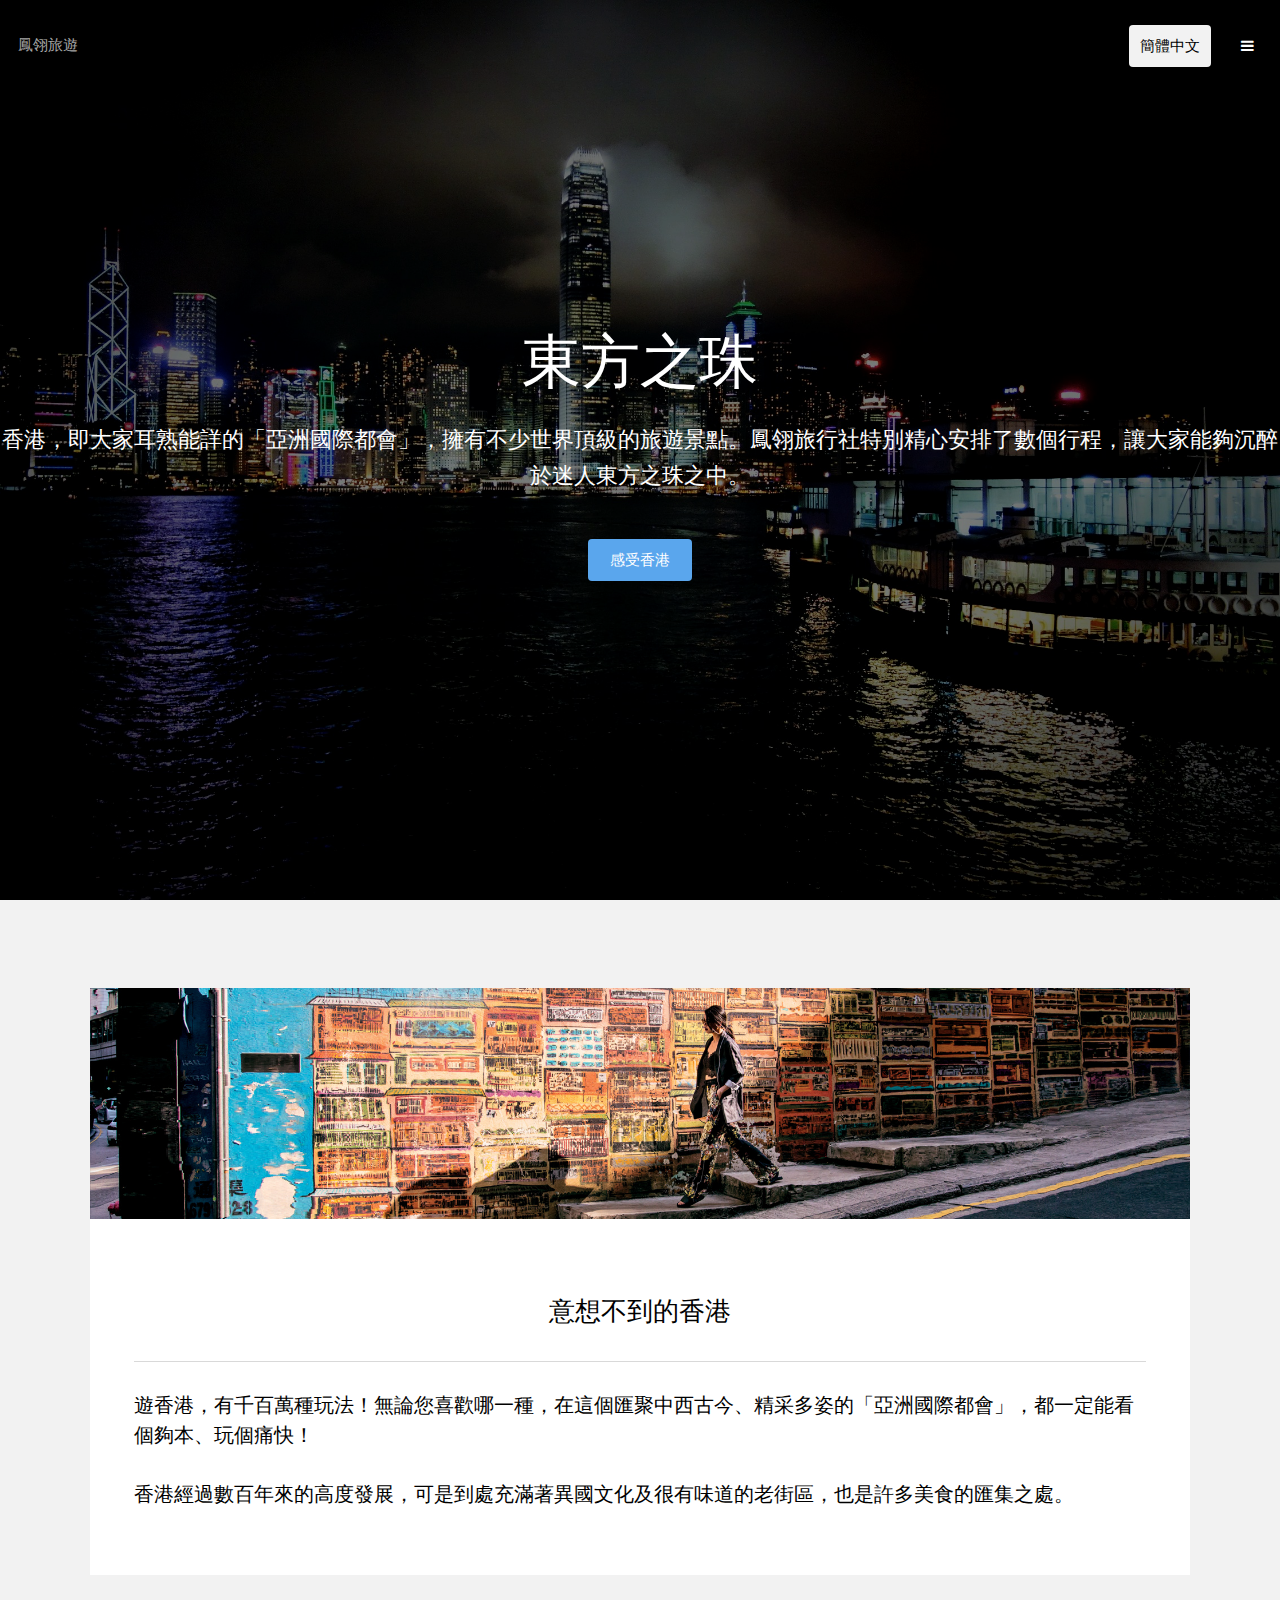
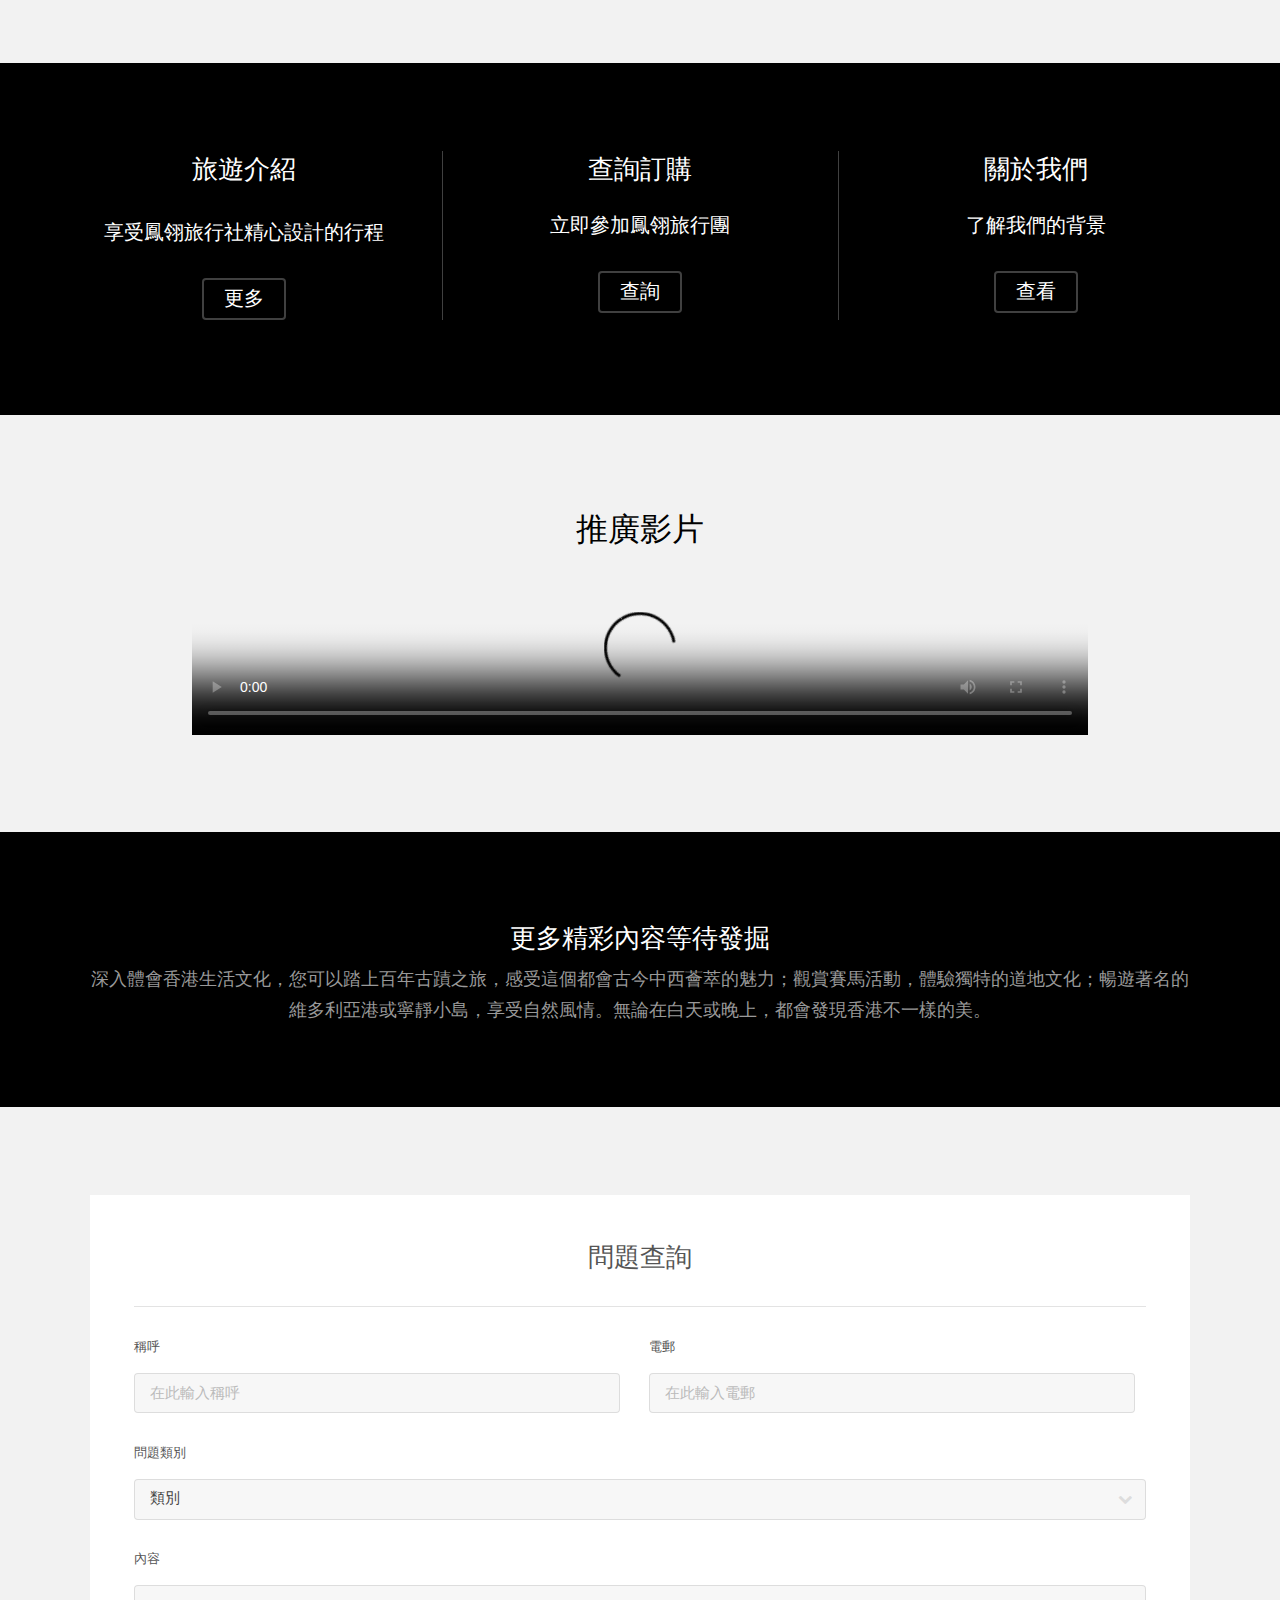
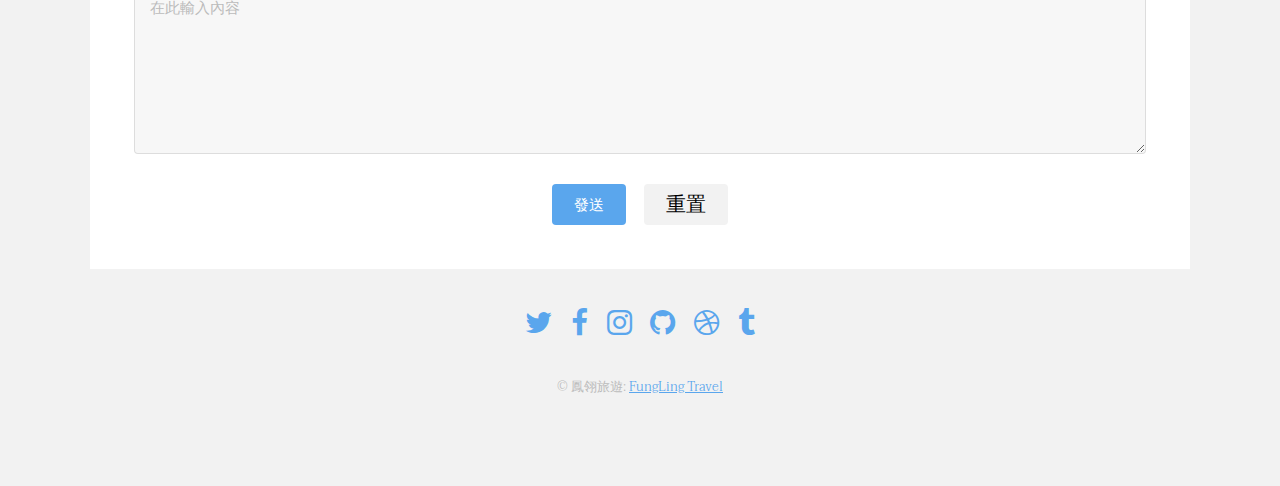
==== index.html @ 382f9dae "Added new files" ====
<!DOCTYPE HTML>
<html>
	<head>
		<title>鳳翎旅遊</title>
		<meta charset="utf-8" />
		<meta name="viewport" content="width=device-width, initial-scale=1" />
		<link rel="stylesheet" href="assets/css/main.css" />
		<link href="_____/stylesheet.css" rel="stylesheet" type="text/css">
		<script type="text/javascript">
function MM_popupMsg(msg) { //v1.0
  alert(msg);
}
        </script>
	</head>
	<body>
		<!-- Header -->
			<header id="header" class="alt">
				<div class="logo">鳳翎旅遊<br>
				</div>
				<a href="CNindex.html" class="button">簡體中文</a>


				<a href="#menu" class="toggle"><span>Menu</span></a>
			</header>

		<!-- Nav -->
			<nav id="menu">
				<ul class="links">
					<li><a href="index.html">主頁</a></li>
					<li><a href="travel.html">旅遊介紹</a></li>
					<li><a href="check.html">查詢訂購</a></li>
					<li><a href="aboutus.html">關於我們</a></li>
				</ul>
			</nav>

		<!-- nnernner -->

		
			<section id="banner" data-video="images/banner">
				<p align="left"></p>
				<div class="inner">
					<h1>東方之珠</h1>
					<p><a>香港，即大家耳熟能詳的「亞洲國際都會」，擁有不少世界頂級的旅遊景點。鳳翎旅行社特別精心安排了數個行程，讓大家能夠沉醉於迷人東方之珠之中。</a></p>
					<a href="#one" class="button special scrolly">感受香港</a>
				</div>
			</section>

		<!-- One -->
			<section id="one" class="wrapper style2">
				<div class="inner">
						<div class="box">
							<div class="image fit">
								<img src="images/pic01.jpg" alt="" />
							</div>
							<div class="content">
								<header class="align-center">
									<h2>意想不到的香港</h2> <!-- <h2>字體大小 <em>強調標題 -->
								</header>
								<hr>
								<p align="center"><h3>遊香港，有千百萬種玩法！無論您喜歡哪一種，在這個匯聚中西古今、精采多姿的「亞洲國際都會」，都一定能看個夠本、玩個痛快！</h3></p>
								  
								<p align="center"><h3>香港經過數百年來的高度發展，可是到處充滿著異國文化及很有味道的老街區，也是許多美食的匯集之處。</h3></p>
							</div>
						</div>
				</div>
			</section>

		<!-- Two -->
		<section id="two" class="wrapper style3">
				<div class="inner">
					<div id="flexgrid">
						<div>
							<header>
							  <h2>旅遊介紹<br>
						      </h2>
							</header>
							<p><h3>享受鳳翎旅行社精心設計的行程<br></h3>
						  </p>
							<ul class="actions">
							  <li><a href="travel.html" class="button alt big">更多</a></li>
						  </ul>
					  </div>
						<div>
							<header>
							  <h2>查詢訂購</h2>
							</header>
						  <h3><p>立即參加鳳翎旅行團</p></h3>
							<ul class="actions">
							  <li><a href="check.html" class="button alt big">查詢</a></li>
						  </ul>
					  </div>
						<div>
							<header>
							  <h2>關於我們<br>
						      </h2>
							</header>
						  <h3><p>了解我們的背景</p></h3>
							<ul class="actions">
							  <li><a href="aboutus.html" class="button alt big">查看</a></li>
						  </ul>
					  </div>
					</div>
				</div>
			</section>
		<!-- Video -->
		<section id="video" class="wrapper style2">
			<p align="center"><strong><font size="+3">推廣影片</font></strong></p>
				<p align="center"><video id="movie" preload controls loop poster="poster.png" width="70%" height="70%">
					  <source src="images/final.mp4" type="video/mp4" />
                      <source src="images/final.Ogg" type="video/ogg" />
					  您的瀏覽器不支援影片播放格式。
					</video></p>
			</section>


		<!-- Four -->
			<section id="four" class="wrapper style3">
				<div class="inner">

					<header class="align-center">
					  <h2>更多精彩內容等待發掘</h2>
					  <p>深入體會香港生活文化，您可以踏上百年古蹟之旅，感受這個都會古今中西薈萃的魅力；觀賞賽馬活動，體驗獨特的道地文化；暢遊著名的維多利亞港或寧靜小島，享受自然風情。無論在白天或晚上，都會發現香港不一樣的美。</p>
					</header>

				</div>
			</section>

		<!-- Footer -->
			<footer id="footer" class="wrapper">
				<div class="inner">
					<section>
						<div class="box">
							<div class="content">
							  <h2 class="align-center">問題查詢</h2>
							  <hr />
								<form action="#" method="post" onSubmit="MM_popupMsg('查詢已發送')">
									<div class="field half first">
										<label for="name">稱呼</label>
										<input name="name" id="name" type="text" placeholder="在此輸入稱呼" required>
									</div>
									<div class="field half">
										<label for="email">電郵</label>
										<input name="email" id="email" type="email" placeholder="在此輸入電郵" required>
									</div>
									<div class="field">
										<label for="dept">問題類別</label>
										<div class="select-wrapper">
											<select name="dept" id="dept">
												<option value="">類別</option>
												<option value="1">訂票預約</option>
												<option value="1">登入問題</option>
												<option value="1">旅遊消息</option>
												<option value="1">其他</option>
											</select>
										</div>
									</div>
									<div class="field">
										<label for="message">內容</label>
										<textarea name="message" id="message" rows="6" placeholder="在此輸入內容" required></textarea>
									</div>
									<ul class="actions align-center">
										<li><input value="發送" class="button special" type="submit"></li>
										<li><input type="reset" class="button big" value="重置"></li>
									</ul>
								</form>
							</div>
						</div>
						<div><center><ul class="icons">
												<li><a href="#" class="icon fa-twitter"><span class="label">Twitter</span></a></li>
												<li><a href="#" class="icon fa-facebook"><span class="label">Facebook</span></a></li>
												<li><a href="#" class="icon fa-instagram"><span class="label">Instagram</span></a></li>
												<li><a href="#" class="icon fa-github"><span class="label">Github</span></a></li>
												<li><a href="#" class="icon fa-dribbble"><span class="label">Dribbble</span></a></li>
												<li><a href="#" class="icon fa-tumblr"><span class="label">Tumblr</span></a></li>
											</ul></center></div>
					</section>
					<div class="copyright">
						&copy; 鳳翎旅遊: <a href="index.html">FungLing Travel</a>
					</div>
				</div>
			</footer>

		<!-- Scripts -->
			<script src="assets/js/jquery.min.js"></script>
			<script src="assets/js/jquery.scrolly.min.js"></script>
			<script src="assets/js/jquery.scrollex.min.js"></script>
			<script src="assets/js/skel.min.js"></script>
			<script src="assets/js/util.js"></script>
			<script src="assets/js/main.js"></script>

	</body>
</html>
---- assets/css/main.css ----
﻿@charset "UTF-8";
@import url(font-awesome.min.css);
@import url("https://fonts.googleapis.com/css?family=Taviraj:300,400,700,300i,400i,700i");
@import url("_____/stylesheet.css");


/*
	Transitive by TEMPLATED
	templated.co @templatedco
	Released for free under the Creative Commons Attribution 3.0 license (templated.co/license)
*/

/* Reset */

	html, body, div, span, applet, object, iframe, h1, h2, h3, h4, h5, h6, p, blockquote, pre, a, abbr, acronym, address, big, cite, code, del, dfn, em, img, ins, kbd, q, s, samp, small, strike, strong, sub, sup, tt, var, b, u, i, center, dl, dt, dd, ol, ul, li, fieldset, form, label, legend, table, caption, tbody, tfoot, thead, tr, th, td, article, aside, canvas, details, embed, figure, figcaption, footer, header, hgroup, menu, nav, output, ruby, section, summary, time, mark, audio, video {
		margin: 0;
		padding: 0;
		border: 0;
		font-size: 100%;
		font: inherit;
		vertical-align: baseline;
	}

	article, aside, details, figcaption, figure, footer, header, hgroup, menu, nav, section {
		display: block;
	}

	body {
		line-height: 1;
	}

	ol, ul {
		list-style: none;
	}

	blockquote, q {
		quotes: none;
	}

	blockquote:before, blockquote:after, q:before, q:after {
		content: '';
		content: none;
	}

	table {
		border-collapse: collapse;
		border-spacing: 0;
	}

	body {
		-webkit-text-size-adjust: none;
	}

/* Box Model */

	*, *:before, *:after {
		-moz-box-sizing: border-box;
		-webkit-box-sizing: border-box;
		box-sizing: border-box;
	}

/* Containers */

	.container {
		margin-left: auto;
		margin-right: auto;
	}

	.container.\31 25\25 {
		width: 100%;
		max-width: 100rem;
		min-width: 80rem;
	}

	.container.\37 5\25 {
		width: 60rem;
	}

	.container.\35 0\25 {
		width: 40rem;
	}

	.container.\32 5\25 {
		width: 20rem;
	}

	.container {
		width: 80rem;
	}

	@media screen and (max-width: 1680px) {

		.container.\31 25\25 {
			width: 100%;
			max-width: 100rem;
			min-width: 80rem;
		}

		.container.\37 5\25 {
			width: 60rem;
		}

		.container.\35 0\25 {
			width: 40rem;
		}

		.container.\32 5\25 {
			width: 20rem;
		}

		.container {
			width: 80rem;
		}

	}

	@media screen and (max-width: 1280px) {

		.container.\31 25\25 {
			width: 100%;
			max-width: 81.25rem;
			min-width: 65rem;
		}

		.container.\37 5\25 {
			width: 48.75rem;
		}

		.container.\35 0\25 {
			width: 32.5rem;
		}

		.container.\32 5\25 {
			width: 16.25rem;
		}

		.container {
			width: 65rem;
		}

	}

	@media screen and (max-width: 980px) {

		.container.\31 25\25 {
			width: 100%;
			max-width: 112.5%;
			min-width: 90%;
		}

		.container.\37 5\25 {
			width: 67.5%;
		}

		.container.\35 0\25 {
			width: 45%;
		}

		.container.\32 5\25 {
			width: 22.5%;
		}

		.container {
			width: 90%;
		}

	}

	@media screen and (max-width: 736px) {

		.container.\31 25\25 {
			width: 100%;
			max-width: 112.5%;
			min-width: 90%;
		}

		.container.\37 5\25 {
			width: 67.5%;
		}

		.container.\35 0\25 {
			width: 45%;
		}

		.container.\32 5\25 {
			width: 22.5%;
		}

		.container {
			width: 90% !important;
		}

	}

	@media screen and (max-width: 480px) {

		.container.\31 25\25 {
			width: 100%;
			max-width: 112.5%;
			min-width: 90%;
		}

		.container.\37 5\25 {
			width: 67.5%;
		}

		.container.\35 0\25 {
			width: 45%;
		}

		.container.\32 5\25 {
			width: 22.5%;
		}

		.container {
			width: 90% !important;
		}

	}

/* Grid */

	.row {
		border-bottom: solid 1px transparent;
		-moz-box-sizing: border-box;
		-webkit-box-sizing: border-box;
		box-sizing: border-box;
	}

	.row > * {
		float: left;
		-moz-box-sizing: border-box;
		-webkit-box-sizing: border-box;
		box-sizing: border-box;
	}

	.row:after, .row:before {
		content: '';
		display: block;
		clear: both;
		height: 0;
	}

	.row.uniform > * > :first-child {
		margin-top: 0;
	}

	.row.uniform > * > :last-child {
		margin-bottom: 0;
	}

	.row.\30 \25 > * {
		padding: 0 0 0 0rem;
	}

	.row.\30 \25 {
		margin: 0 0 -1px 0rem;
	}

	.row.uniform.\30 \25 > * {
		padding: 0rem 0 0 0rem;
	}

	.row.uniform.\30 \25 {
		margin: 0rem 0 -1px 0rem;
	}

	.row > * {
		padding: 0 0 0 2rem;
	}

	.row {
		margin: 0 0 -1px -2rem;
	}

	.row.uniform > * {
		padding: 2rem 0 0 2rem;
	}

	.row.uniform {
		margin: -2rem 0 -1px -2rem;
	}

	.row.\32 00\25 > * {
		padding: 0 0 0 4rem;
	}

	.row.\32 00\25 {
		margin: 0 0 -1px -4rem;
	}

	.row.uniform.\32 00\25 > * {
		padding: 4rem 0 0 4rem;
	}

	.row.uniform.\32 00\25 {
		margin: -4rem 0 -1px -4rem;
	}

	.row.\31 50\25 > * {
		padding: 0 0 0 3rem;
	}

	.row.\31 50\25 {
		margin: 0 0 -1px -3rem;
	}

	.row.uniform.\31 50\25 > * {
		padding: 3rem 0 0 3rem;
	}

	.row.uniform.\31 50\25 {
		margin: -3rem 0 -1px -3rem;
	}

	.row.\35 0\25 > * {
		padding: 0 0 0 1rem;
	}

	.row.\35 0\25 {
		margin: 0 0 -1px -1rem;
	}

	.row.uniform.\35 0\25 > * {
		padding: 1rem 0 0 1rem;
	}

	.row.uniform.\35 0\25 {
		margin: -1rem 0 -1px -1rem;
	}

	.row.\32 5\25 > * {
		padding: 0 0 0 0.5rem;
	}

	.row.\32 5\25 {
		margin: 0 0 -1px -0.5rem;
	}

	.row.uniform.\32 5\25 > * {
		padding: 0.5rem 0 0 0.5rem;
	}

	.row.uniform.\32 5\25 {
		margin: -0.5rem 0 -1px -0.5rem;
	}

	.\31 2u, .\31 2u\24 {
		width: 100%;
		clear: none;
		margin-left: 0;
	}

	.\31 1u, .\31 1u\24 {
		width: 91.6666666667%;
		clear: none;
		margin-left: 0;
	}

	.\31 0u, .\31 0u\24 {
		width: 83.3333333333%;
		clear: none;
		margin-left: 0;
	}

	.\39 u, .\39 u\24 {
		width: 75%;
		clear: none;
		margin-left: 0;
	}

	.\38 u, .\38 u\24 {
		width: 66.6666666667%;
		clear: none;
		margin-left: 0;
	}

	.\37 u, .\37 u\24 {
		width: 58.3333333333%;
		clear: none;
		margin-left: 0;
	}

	.\36 u, .\36 u\24 {
		width: 50%;
		clear: none;
		margin-left: 0;
	}

	.\35 u, .\35 u\24 {
		width: 41.6666666667%;
		clear: none;
		margin-left: 0;
	}

	.\34 u, .\34 u\24 {
		width: 33.3333333333%;
		clear: none;
		margin-left: 0;
	}

	.\33 u, .\33 u\24 {
		width: 25%;
		clear: none;
		margin-left: 0;
	}

	.\32 u, .\32 u\24 {
		width: 16.6666666667%;
		clear: none;
		margin-left: 0;
	}

	.\31 u, .\31 u\24 {
		width: 8.3333333333%;
		clear: none;
		margin-left: 0;
	}

	.\31 2u\24 + *,
	.\31 1u\24 + *,
	.\31 0u\24 + *,
	.\39 u\24 + *,
	.\38 u\24 + *,
	.\37 u\24 + *,
	.\36 u\24 + *,
	.\35 u\24 + *,
	.\34 u\24 + *,
	.\33 u\24 + *,
	.\32 u\24 + *,
	.\31 u\24 + * {
		clear: left;
	}

	.\-11u {
		margin-left: 91.66667%;
	}

	.\-10u {
		margin-left: 83.33333%;
	}

	.\-9u {
		margin-left: 75%;
	}

	.\-8u {
		margin-left: 66.66667%;
	}

	.\-7u {
		margin-left: 58.33333%;
	}

	.\-6u {
		margin-left: 50%;
	}

	.\-5u {
		margin-left: 41.66667%;
	}

	.\-4u {
		margin-left: 33.33333%;
	}

	.\-3u {
		margin-left: 25%;
	}

	.\-2u {
		margin-left: 16.66667%;
	}

	.\-1u {
		margin-left: 8.33333%;
	}

	@media screen and (max-width: 1680px) {

		.row > * {
			padding: 0 0 0 2rem;
		}

		.row {
			margin: 0 0 -1px -2rem;
		}

		.row.uniform > * {
			padding: 2rem 0 0 2rem;
		}

		.row.uniform {
			margin: -2rem 0 -1px -2rem;
		}

		.row.\32 00\25 > * {
			padding: 0 0 0 4rem;
		}

		.row.\32 00\25 {
			margin: 0 0 -1px -4rem;
		}

		.row.uniform.\32 00\25 > * {
			padding: 4rem 0 0 4rem;
		}

		.row.uniform.\32 00\25 {
			margin: -4rem 0 -1px -4rem;
		}

		.row.\31 50\25 > * {
			padding: 0 0 0 3rem;
		}

		.row.\31 50\25 {
			margin: 0 0 -1px -3rem;
		}

		.row.uniform.\31 50\25 > * {
			padding: 3rem 0 0 3rem;
		}

		.row.uniform.\31 50\25 {
			margin: -3rem 0 -1px -3rem;
		}

		.row.\35 0\25 > * {
			padding: 0 0 0 1rem;
		}

		.row.\35 0\25 {
			margin: 0 0 -1px -1rem;
		}

		.row.uniform.\35 0\25 > * {
			padding: 1rem 0 0 1rem;
		}

		.row.uniform.\35 0\25 {
			margin: -1rem 0 -1px -1rem;
		}

		.row.\32 5\25 > * {
			padding: 0 0 0 0.5rem;
		}

		.row.\32 5\25 {
			margin: 0 0 -1px -0.5rem;
		}

		.row.uniform.\32 5\25 > * {
			padding: 0.5rem 0 0 0.5rem;
		}

		.row.uniform.\32 5\25 {
			margin: -0.5rem 0 -1px -0.5rem;
		}

		.\31 2u\28xlarge\29, .\31 2u\24\28xlarge\29 {
			width: 100%;
			clear: none;
			margin-left: 0;
		}

		.\31 1u\28xlarge\29, .\31 1u\24\28xlarge\29 {
			width: 91.6666666667%;
			clear: none;
			margin-left: 0;
		}

		.\31 0u\28xlarge\29, .\31 0u\24\28xlarge\29 {
			width: 83.3333333333%;
			clear: none;
			margin-left: 0;
		}

		.\39 u\28xlarge\29, .\39 u\24\28xlarge\29 {
			width: 75%;
			clear: none;
			margin-left: 0;
		}

		.\38 u\28xlarge\29, .\38 u\24\28xlarge\29 {
			width: 66.6666666667%;
			clear: none;
			margin-left: 0;
		}

		.\37 u\28xlarge\29, .\37 u\24\28xlarge\29 {
			width: 58.3333333333%;
			clear: none;
			margin-left: 0;
		}

		.\36 u\28xlarge\29, .\36 u\24\28xlarge\29 {
			width: 50%;
			clear: none;
			margin-left: 0;
		}

		.\35 u\28xlarge\29, .\35 u\24\28xlarge\29 {
			width: 41.6666666667%;
			clear: none;
			margin-left: 0;
		}

		.\34 u\28xlarge\29, .\34 u\24\28xlarge\29 {
			width: 33.3333333333%;
			clear: none;
			margin-left: 0;
		}

		.\33 u\28xlarge\29, .\33 u\24\28xlarge\29 {
			width: 25%;
			clear: none;
			margin-left: 0;
		}

		.\32 u\28xlarge\29, .\32 u\24\28xlarge\29 {
			width: 16.6666666667%;
			clear: none;
			margin-left: 0;
		}

		.\31 u\28xlarge\29, .\31 u\24\28xlarge\29 {
			width: 8.3333333333%;
			clear: none;
			margin-left: 0;
		}

		.\31 2u\24\28xlarge\29 + *,
		.\31 1u\24\28xlarge\29 + *,
		.\31 0u\24\28xlarge\29 + *,
		.\39 u\24\28xlarge\29 + *,
		.\38 u\24\28xlarge\29 + *,
		.\37 u\24\28xlarge\29 + *,
		.\36 u\24\28xlarge\29 + *,
		.\35 u\24\28xlarge\29 + *,
		.\34 u\24\28xlarge\29 + *,
		.\33 u\24\28xlarge\29 + *,
		.\32 u\24\28xlarge\29 + *,
		.\31 u\24\28xlarge\29 + * {
			clear: left;
		}

		.\-11u\28xlarge\29 {
			margin-left: 91.66667%;
		}

		.\-10u\28xlarge\29 {
			margin-left: 83.33333%;
		}

		.\-9u\28xlarge\29 {
			margin-left: 75%;
		}

		.\-8u\28xlarge\29 {
			margin-left: 66.66667%;
		}

		.\-7u\28xlarge\29 {
			margin-left: 58.33333%;
		}

		.\-6u\28xlarge\29 {
			margin-left: 50%;
		}

		.\-5u\28xlarge\29 {
			margin-left: 41.66667%;
		}

		.\-4u\28xlarge\29 {
			margin-left: 33.33333%;
		}

		.\-3u\28xlarge\29 {
			margin-left: 25%;
		}

		.\-2u\28xlarge\29 {
			margin-left: 16.66667%;
		}

		.\-1u\28xlarge\29 {
			margin-left: 8.33333%;
		}

	}

	@media screen and (max-width: 1280px) {

		.row > * {
			padding: 0 0 0 1.5rem;
		}

		.row {
			margin: 0 0 -1px -1.5rem;
		}

		.row.uniform > * {
			padding: 1.5rem 0 0 1.5rem;
		}

		.row.uniform {
			margin: -1.5rem 0 -1px -1.5rem;
		}

		.row.\32 00\25 > * {
			padding: 0 0 0 3rem;
		}

		.row.\32 00\25 {
			margin: 0 0 -1px -3rem;
		}

		.row.uniform.\32 00\25 > * {
			padding: 3rem 0 0 3rem;
		}

		.row.uniform.\32 00\25 {
			margin: -3rem 0 -1px -3rem;
		}

		.row.\31 50\25 > * {
			padding: 0 0 0 2.25rem;
		}

		.row.\31 50\25 {
			margin: 0 0 -1px -2.25rem;
		}

		.row.uniform.\31 50\25 > * {
			padding: 2.25rem 0 0 2.25rem;
		}

		.row.uniform.\31 50\25 {
			margin: -2.25rem 0 -1px -2.25rem;
		}

		.row.\35 0\25 > * {
			padding: 0 0 0 0.75rem;
		}

		.row.\35 0\25 {
			margin: 0 0 -1px -0.75rem;
		}

		.row.uniform.\35 0\25 > * {
			padding: 0.75rem 0 0 0.75rem;
		}

		.row.uniform.\35 0\25 {
			margin: -0.75rem 0 -1px -0.75rem;
		}

		.row.\32 5\25 > * {
			padding: 0 0 0 0.375rem;
		}

		.row.\32 5\25 {
			margin: 0 0 -1px -0.375rem;
		}

		.row.uniform.\32 5\25 > * {
			padding: 0.375rem 0 0 0.375rem;
		}

		.row.uniform.\32 5\25 {
			margin: -0.375rem 0 -1px -0.375rem;
		}

		.\31 2u\28large\29, .\31 2u\24\28large\29 {
			width: 100%;
			clear: none;
			margin-left: 0;
		}

		.\31 1u\28large\29, .\31 1u\24\28large\29 {
			width: 91.6666666667%;
			clear: none;
			margin-left: 0;
		}

		.\31 0u\28large\29, .\31 0u\24\28large\29 {
			width: 83.3333333333%;
			clear: none;
			margin-left: 0;
		}

		.\39 u\28large\29, .\39 u\24\28large\29 {
			width: 75%;
			clear: none;
			margin-left: 0;
		}

		.\38 u\28large\29, .\38 u\24\28large\29 {
			width: 66.6666666667%;
			clear: none;
			margin-left: 0;
		}

		.\37 u\28large\29, .\37 u\24\28large\29 {
			width: 58.3333333333%;
			clear: none;
			margin-left: 0;
		}

		.\36 u\28large\29, .\36 u\24\28large\29 {
			width: 50%;
			clear: none;
			margin-left: 0;
		}

		.\35 u\28large\29, .\35 u\24\28large\29 {
			width: 41.6666666667%;
			clear: none;
			margin-left: 0;
		}

		.\34 u\28large\29, .\34 u\24\28large\29 {
			width: 33.3333333333%;
			clear: none;
			margin-left: 0;
		}

		.\33 u\28large\29, .\33 u\24\28large\29 {
			width: 25%;
			clear: none;
			margin-left: 0;
		}

		.\32 u\28large\29, .\32 u\24\28large\29 {
			width: 16.6666666667%;
			clear: none;
			margin-left: 0;
		}

		.\31 u\28large\29, .\31 u\24\28large\29 {
			width: 8.3333333333%;
			clear: none;
			margin-left: 0;
		}

		.\31 2u\24\28large\29 + *,
		.\31 1u\24\28large\29 + *,
		.\31 0u\24\28large\29 + *,
		.\39 u\24\28large\29 + *,
		.\38 u\24\28large\29 + *,
		.\37 u\24\28large\29 + *,
		.\36 u\24\28large\29 + *,
		.\35 u\24\28large\29 + *,
		.\34 u\24\28large\29 + *,
		.\33 u\24\28large\29 + *,
		.\32 u\24\28large\29 + *,
		.\31 u\24\28large\29 + * {
			clear: left;
		}

		.\-11u\28large\29 {
			margin-left: 91.66667%;
		}

		.\-10u\28large\29 {
			margin-left: 83.33333%;
		}

		.\-9u\28large\29 {
			margin-left: 75%;
		}

		.\-8u\28large\29 {
			margin-left: 66.66667%;
		}

		.\-7u\28large\29 {
			margin-left: 58.33333%;
		}

		.\-6u\28large\29 {
			margin-left: 50%;
		}

		.\-5u\28large\29 {
			margin-left: 41.66667%;
		}

		.\-4u\28large\29 {
			margin-left: 33.33333%;
		}

		.\-3u\28large\29 {
			margin-left: 25%;
		}

		.\-2u\28large\29 {
			margin-left: 16.66667%;
		}

		.\-1u\28large\29 {
			margin-left: 8.33333%;
		}

	}

	@media screen and (max-width: 980px) {

		.row > * {
			padding: 0 0 0 1.5rem;
		}

		.row {
			margin: 0 0 -1px -1.5rem;
		}

		.row.uniform > * {
			padding: 1.5rem 0 0 1.5rem;
		}

		.row.uniform {
			margin: -1.5rem 0 -1px -1.5rem;
		}

		.row.\32 00\25 > * {
			padding: 0 0 0 3rem;
		}

		.row.\32 00\25 {
			margin: 0 0 -1px -3rem;
		}

		.row.uniform.\32 00\25 > * {
			padding: 3rem 0 0 3rem;
		}

		.row.uniform.\32 00\25 {
			margin: -3rem 0 -1px -3rem;
		}

		.row.\31 50\25 > * {
			padding: 0 0 0 2.25rem;
		}

		.row.\31 50\25 {
			margin: 0 0 -1px -2.25rem;
		}

		.row.uniform.\31 50\25 > * {
			padding: 2.25rem 0 0 2.25rem;
		}

		.row.uniform.\31 50\25 {
			margin: -2.25rem 0 -1px -2.25rem;
		}

		.row.\35 0\25 > * {
			padding: 0 0 0 0.75rem;
		}

		.row.\35 0\25 {
			margin: 0 0 -1px -0.75rem;
		}

		.row.uniform.\35 0\25 > * {
			padding: 0.75rem 0 0 0.75rem;
		}

		.row.uniform.\35 0\25 {
			margin: -0.75rem 0 -1px -0.75rem;
		}

		.row.\32 5\25 > * {
			padding: 0 0 0 0.375rem;
		}

		.row.\32 5\25 {
			margin: 0 0 -1px -0.375rem;
		}

		.row.uniform.\32 5\25 > * {
			padding: 0.375rem 0 0 0.375rem;
		}

		.row.uniform.\32 5\25 {
			margin: -0.375rem 0 -1px -0.375rem;
		}

		.\31 2u\28medium\29, .\31 2u\24\28medium\29 {
			width: 100%;
			clear: none;
			margin-left: 0;
		}

		.\31 1u\28medium\29, .\31 1u\24\28medium\29 {
			width: 91.6666666667%;
			clear: none;
			margin-left: 0;
		}

		.\31 0u\28medium\29, .\31 0u\24\28medium\29 {
			width: 83.3333333333%;
			clear: none;
			margin-left: 0;
		}

		.\39 u\28medium\29, .\39 u\24\28medium\29 {
			width: 75%;
			clear: none;
			margin-left: 0;
		}

		.\38 u\28medium\29, .\38 u\24\28medium\29 {
			width: 66.6666666667%;
			clear: none;
			margin-left: 0;
		}

		.\37 u\28medium\29, .\37 u\24\28medium\29 {
			width: 58.3333333333%;
			clear: none;
			margin-left: 0;
		}

		.\36 u\28medium\29, .\36 u\24\28medium\29 {
			width: 50%;
			clear: none;
			margin-left: 0;
		}

		.\35 u\28medium\29, .\35 u\24\28medium\29 {
			width: 41.6666666667%;
			clear: none;
			margin-left: 0;
		}

		.\34 u\28medium\29, .\34 u\24\28medium\29 {
			width: 33.3333333333%;
			clear: none;
			margin-left: 0;
		}

		.\33 u\28medium\29, .\33 u\24\28medium\29 {
			width: 25%;
			clear: none;
			margin-left: 0;
		}

		.\32 u\28medium\29, .\32 u\24\28medium\29 {
			width: 16.6666666667%;
			clear: none;
			margin-left: 0;
		}

		.\31 u\28medium\29, .\31 u\24\28medium\29 {
			width: 8.3333333333%;
			clear: none;
			margin-left: 0;
		}

		.\31 2u\24\28medium\29 + *,
		.\31 1u\24\28medium\29 + *,
		.\31 0u\24\28medium\29 + *,
		.\39 u\24\28medium\29 + *,
		.\38 u\24\28medium\29 + *,
		.\37 u\24\28medium\29 + *,
		.\36 u\24\28medium\29 + *,
		.\35 u\24\28medium\29 + *,
		.\34 u\24\28medium\29 + *,
		.\33 u\24\28medium\29 + *,
		.\32 u\24\28medium\29 + *,
		.\31 u\24\28medium\29 + * {
			clear: left;
		}

		.\-11u\28medium\29 {
			margin-left: 91.66667%;
		}

		.\-10u\28medium\29 {
			margin-left: 83.33333%;
		}

		.\-9u\28medium\29 {
			margin-left: 75%;
		}

		.\-8u\28medium\29 {
			margin-left: 66.66667%;
		}

		.\-7u\28medium\29 {
			margin-left: 58.33333%;
		}

		.\-6u\28medium\29 {
			margin-left: 50%;
		}

		.\-5u\28medium\29 {
			margin-left: 41.66667%;
		}

		.\-4u\28medium\29 {
			margin-left: 33.33333%;
		}

		.\-3u\28medium\29 {
			margin-left: 25%;
		}

		.\-2u\28medium\29 {
			margin-left: 16.66667%;
		}

		.\-1u\28medium\29 {
			margin-left: 8.33333%;
		}

	}

	@media screen and (max-width: 736px) {

		.row > * {
			padding: 0 0 0 1.25rem;
		}

		.row {
			margin: 0 0 -1px -1.25rem;
		}

		.row.uniform > * {
			padding: 1.25rem 0 0 1.25rem;
		}

		.row.uniform {
			margin: -1.25rem 0 -1px -1.25rem;
		}

		.row.\32 00\25 > * {
			padding: 0 0 0 2.5rem;
		}

		.row.\32 00\25 {
			margin: 0 0 -1px -2.5rem;
		}

		.row.uniform.\32 00\25 > * {
			padding: 2.5rem 0 0 2.5rem;
		}

		.row.uniform.\32 00\25 {
			margin: -2.5rem 0 -1px -2.5rem;
		}

		.row.\31 50\25 > * {
			padding: 0 0 0 1.875rem;
		}

		.row.\31 50\25 {
			margin: 0 0 -1px -1.875rem;
		}

		.row.uniform.\31 50\25 > * {
			padding: 1.875rem 0 0 1.875rem;
		}

		.row.uniform.\31 50\25 {
			margin: -1.875rem 0 -1px -1.875rem;
		}

		.row.\35 0\25 > * {
			padding: 0 0 0 0.625rem;
		}

		.row.\35 0\25 {
			margin: 0 0 -1px -0.625rem;
		}

		.row.uniform.\35 0\25 > * {
			padding: 0.625rem 0 0 0.625rem;
		}

		.row.uniform.\35 0\25 {
			margin: -0.625rem 0 -1px -0.625rem;
		}

		.row.\32 5\25 > * {
			padding: 0 0 0 0.3125rem;
		}

		.row.\32 5\25 {
			margin: 0 0 -1px -0.3125rem;
		}

		.row.uniform.\32 5\25 > * {
			padding: 0.3125rem 0 0 0.3125rem;
		}

		.row.uniform.\32 5\25 {
			margin: -0.3125rem 0 -1px -0.3125rem;
		}

		.\31 2u\28small\29, .\31 2u\24\28small\29 {
			width: 100%;
			clear: none;
			margin-left: 0;
		}

		.\31 1u\28small\29, .\31 1u\24\28small\29 {
			width: 91.6666666667%;
			clear: none;
			margin-left: 0;
		}

		.\31 0u\28small\29, .\31 0u\24\28small\29 {
			width: 83.3333333333%;
			clear: none;
			margin-left: 0;
		}

		.\39 u\28small\29, .\39 u\24\28small\29 {
			width: 75%;
			clear: none;
			margin-left: 0;
		}

		.\38 u\28small\29, .\38 u\24\28small\29 {
			width: 66.6666666667%;
			clear: none;
			margin-left: 0;
		}

		.\37 u\28small\29, .\37 u\24\28small\29 {
			width: 58.3333333333%;
			clear: none;
			margin-left: 0;
		}

		.\36 u\28small\29, .\36 u\24\28small\29 {
			width: 50%;
			clear: none;
			margin-left: 0;
		}

		.\35 u\28small\29, .\35 u\24\28small\29 {
			width: 41.6666666667%;
			clear: none;
			margin-left: 0;
		}

		.\34 u\28small\29, .\34 u\24\28small\29 {
			width: 33.3333333333%;
			clear: none;
			margin-left: 0;
		}

		.\33 u\28small\29, .\33 u\24\28small\29 {
			width: 25%;
			clear: none;
			margin-left: 0;
		}

		.\32 u\28small\29, .\32 u\24\28small\29 {
			width: 16.6666666667%;
			clear: none;
			margin-left: 0;
		}

		.\31 u\28small\29, .\31 u\24\28small\29 {
			width: 8.3333333333%;
			clear: none;
			margin-left: 0;
		}

		.\31 2u\24\28small\29 + *,
		.\31 1u\24\28small\29 + *,
		.\31 0u\24\28small\29 + *,
		.\39 u\24\28small\29 + *,
		.\38 u\24\28small\29 + *,
		.\37 u\24\28small\29 + *,
		.\36 u\24\28small\29 + *,
		.\35 u\24\28small\29 + *,
		.\34 u\24\28small\29 + *,
		.\33 u\24\28small\29 + *,
		.\32 u\24\28small\29 + *,
		.\31 u\24\28small\29 + * {
			clear: left;
		}

		.\-11u\28small\29 {
			margin-left: 91.66667%;
		}

		.\-10u\28small\29 {
			margin-left: 83.33333%;
		}

		.\-9u\28small\29 {
			margin-left: 75%;
		}

		.\-8u\28small\29 {
			margin-left: 66.66667%;
		}

		.\-7u\28small\29 {
			margin-left: 58.33333%;
		}

		.\-6u\28small\29 {
			margin-left: 50%;
		}

		.\-5u\28small\29 {
			margin-left: 41.66667%;
		}

		.\-4u\28small\29 {
			margin-left: 33.33333%;
		}

		.\-3u\28small\29 {
			margin-left: 25%;
		}

		.\-2u\28small\29 {
			margin-left: 16.66667%;
		}

		.\-1u\28small\29 {
			margin-left: 8.33333%;
		}

	}

	@media screen and (max-width: 480px) {

		.row > * {
			padding: 0 0 0 1.25rem;
		}

		.row {
			margin: 0 0 -1px -1.25rem;
		}

		.row.uniform > * {
			padding: 1.25rem 0 0 1.25rem;
		}

		.row.uniform {
			margin: -1.25rem 0 -1px -1.25rem;
		}

		.row.\32 00\25 > * {
			padding: 0 0 0 2.5rem;
		}

		.row.\32 00\25 {
			margin: 0 0 -1px -2.5rem;
		}

		.row.uniform.\32 00\25 > * {
			padding: 2.5rem 0 0 2.5rem;
		}

		.row.uniform.\32 00\25 {
			margin: -2.5rem 0 -1px -2.5rem;
		}

		.row.\31 50\25 > * {
			padding: 0 0 0 1.875rem;
		}

		.row.\31 50\25 {
			margin: 0 0 -1px -1.875rem;
		}

		.row.uniform.\31 50\25 > * {
			padding: 1.875rem 0 0 1.875rem;
		}

		.row.uniform.\31 50\25 {
			margin: -1.875rem 0 -1px -1.875rem;
		}

		.row.\35 0\25 > * {
			padding: 0 0 0 0.625rem;
		}

		.row.\35 0\25 {
			margin: 0 0 -1px -0.625rem;
		}

		.row.uniform.\35 0\25 > * {
			padding: 0.625rem 0 0 0.625rem;
		}

		.row.uniform.\35 0\25 {
			margin: -0.625rem 0 -1px -0.625rem;
		}

		.row.\32 5\25 > * {
			padding: 0 0 0 0.3125rem;
		}

		.row.\32 5\25 {
			margin: 0 0 -1px -0.3125rem;
		}

		.row.uniform.\32 5\25 > * {
			padding: 0.3125rem 0 0 0.3125rem;
		}

		.row.uniform.\32 5\25 {
			margin: -0.3125rem 0 -1px -0.3125rem;
		}

		.\31 2u\28xsmall\29, .\31 2u\24\28xsmall\29 {
			width: 100%;
			clear: none;
			margin-left: 0;
		}

		.\31 1u\28xsmall\29, .\31 1u\24\28xsmall\29 {
			width: 91.6666666667%;
			clear: none;
			margin-left: 0;
		}

		.\31 0u\28xsmall\29, .\31 0u\24\28xsmall\29 {
			width: 83.3333333333%;
			clear: none;
			margin-left: 0;
		}

		.\39 u\28xsmall\29, .\39 u\24\28xsmall\29 {
			width: 75%;
			clear: none;
			margin-left: 0;
		}

		.\38 u\28xsmall\29, .\38 u\24\28xsmall\29 {
			width: 66.6666666667%;
			clear: none;
			margin-left: 0;
		}

		.\37 u\28xsmall\29, .\37 u\24\28xsmall\29 {
			width: 58.3333333333%;
			clear: none;
			margin-left: 0;
		}

		.\36 u\28xsmall\29, .\36 u\24\28xsmall\29 {
			width: 50%;
			clear: none;
			margin-left: 0;
		}

		.\35 u\28xsmall\29, .\35 u\24\28xsmall\29 {
			width: 41.6666666667%;
			clear: none;
			margin-left: 0;
		}

		.\34 u\28xsmall\29, .\34 u\24\28xsmall\29 {
			width: 33.3333333333%;
			clear: none;
			margin-left: 0;
		}

		.\33 u\28xsmall\29, .\33 u\24\28xsmall\29 {
			width: 25%;
			clear: none;
			margin-left: 0;
		}

		.\32 u\28xsmall\29, .\32 u\24\28xsmall\29 {
			width: 16.6666666667%;
			clear: none;
			margin-left: 0;
		}

		.\31 u\28xsmall\29, .\31 u\24\28xsmall\29 {
			width: 8.3333333333%;
			clear: none;
			margin-left: 0;
		}

		.\31 2u\24\28xsmall\29 + *,
		.\31 1u\24\28xsmall\29 + *,
		.\31 0u\24\28xsmall\29 + *,
		.\39 u\24\28xsmall\29 + *,
		.\38 u\24\28xsmall\29 + *,
		.\37 u\24\28xsmall\29 + *,
		.\36 u\24\28xsmall\29 + *,
		.\35 u\24\28xsmall\29 + *,
		.\34 u\24\28xsmall\29 + *,
		.\33 u\24\28xsmall\29 + *,
		.\32 u\24\28xsmall\29 + *,
		.\31 u\24\28xsmall\29 + * {
			clear: left;
		}

		.\-11u\28xsmall\29 {
			margin-left: 91.66667%;
		}

		.\-10u\28xsmall\29 {
			margin-left: 83.33333%;
		}

		.\-9u\28xsmall\29 {
			margin-left: 75%;
		}

		.\-8u\28xsmall\29 {
			margin-left: 66.66667%;
		}

		.\-7u\28xsmall\29 {
			margin-left: 58.33333%;
		}

		.\-6u\28xsmall\29 {
			margin-left: 50%;
		}

		.\-5u\28xsmall\29 {
			margin-left: 41.66667%;
		}

		.\-4u\28xsmall\29 {
			margin-left: 33.33333%;
		}

		.\-3u\28xsmall\29 {
			margin-left: 25%;
		}

		.\-2u\28xsmall\29 {
			margin-left: 16.66667%;
		}

		.\-1u\28xsmall\29 {
			margin-left: 8.33333%;
		}

	}

/* Basic */

	@-ms-viewport {
		width: device-width;
	}

	body {
		-ms-overflow-style: scrollbar;
	}

	@media screen and (max-width: 480px) {

		html, body {
			min-width: 320px;
		}

	}

	body {
		background: #fff;
	}

		body.is-loading *, body.is-loading *:before, body.is-loading *:after {
			-moz-animation: none !important;
			-webkit-animation: none !important;
			-ms-animation: none !important;
			animation: none !important;
			-moz-transition: none !important;
			-webkit-transition: none !important;
			-ms-transition: none !important;
			transition: none !important;
		}

/* Type */

	html {
		font-size: 13pt;
	}

		@media screen and (max-width: 1680px) {

			html {
				font-size: 11pt;
			}

		}

		@media screen and (max-width: 1280px) {

			html {
				font-size: 11pt;
			}

		}

		@media screen and (max-width: 980px) {

			html {
				font-size: 12pt;
			}

		}

		@media screen and (max-width: 736px) {

			html {
				font-size: 12pt;
			}

		}

		@media screen and (max-width: 480px) {

			html {
				font-size: 12pt;
			}

		}

	body {
		background-color: #fff;
		color: #444;
	}

	body, input, select, textarea {
		font-family: "Taviraj", serif;
		font-weight: 300;
		font-size: 1rem;
		line-height: 1.65;
	}

	a {
		text-decoration: underline;
	}

		a:hover {
			text-decoration: none;
		}

	strong, b {
		font-weight: 400;
	}

	em, i {
		font-style: italic;
	}

	p {
		margin: 0 0 2rem 0;
	}

	h1, h2, h3, h4, h5, h6 {
		font-weight: 400;
		line-height: 1.5;
		margin: 0 0 1.5rem 0;
	}

		h1 a, h2 a, h3 a, h4 a, h5 a, h6 a {
			color: inherit;
			text-decoration: none;
		}

	h2 {
		font-size: 1.75rem;
		text-transform: uppercase;
	}

		@media screen and (max-width: 736px) {

			h2 {
				font-size: 1.5rem;
			}

		}

	h3 {
		font-size: 1.35rem;
		text-transform: uppercase;
	}

	h4 {
		font-size: 1.1rem;
	}

	h5 {
		font-size: 0.9rem;
	}

	h6 {
		font-size: 0.7rem;
	}

	sub {
		font-size: 0.8rem;
		position: relative;
		top: 0.5rem;
	}

	sup {
		font-size: 0.8rem;
		position: relative;
		top: -0.5rem;
	}

	blockquote {
		border-left: solid 4px;
		font-style: italic;
		margin: 0 0 2rem 0;
		padding: 0.5rem 0 0.5rem 2rem;
	}

	code {
		border-radius: 4px;
		border: solid 1px;
		font-family: "Courier New", monospace;
		font-size: 0.9rem;
		margin: 0 0.25rem;
		padding: 0.25rem 0.65rem;
	}

	pre {
		-webkit-overflow-scrolling: touch;
		font-family: "Courier New", monospace;
		font-size: 0.9rem;
		margin: 0 0 2rem 0;
	}

		pre code {
			display: block;
			line-height: 1.75;
			padding: 1rem 1.5rem;
			overflow-x: auto;
		}

	hr {
		border: 0;
		border-bottom: solid 1px;
		margin: 2rem 0;
	}

		hr.major {
			margin: 3rem 0;
		}

	.align-left {
		text-align: left;
	}

	.align-center {
		text-align: center;
	}

	.align-right {
		text-align: right;
	}

	input, select, textarea {
		color: #555;
	}

	a {
		color: #5AA6ED;
	}

	strong, b {
		color: #555;
	}

	h1, h2, h3, h4, h5, h6 {
		color: #555;
	}

	blockquote {
		border-left-color: rgba(144, 144, 144, 0.25);
	}

	code {
		background: rgba(144, 144, 144, 0.075);
		border-color: rgba(144, 144, 144, 0.25);
	}

	hr {
		border-bottom-color: rgba(144, 144, 144, 0.25);
	}

/* Box */

	.box {
		margin-bottom: 2rem;
		background: #FFF;
	}

		.box .content {
			padding: 3rem;
		}

		.box > :last-child,
		.box > :last-child > :last-child,
		.box > :last-child > :last-child > :last-child {
			margin-bottom: 0;
		}

		.box.alt {
			border: 0;
			border-radius: 0;
			padding: 0;
		}

		@media screen and (max-width: 736px) {

			.box .content {
				padding: 2rem;
			}

		}

	.box {
		border-color: rgba(144, 144, 144, 0.25);
	}

/* Button */

	input[type="submit"],
	input[type="reset"],
	input[type="button"],
	button,
	.button {
		-moz-appearance: none;
		-webkit-appearance: none;
		-ms-appearance: none;
		appearance: none;
		-moz-transition: background-color 0.2s ease-in-out, color 0.2s ease-in-out;
		-webkit-transition: background-color 0.2s ease-in-out, color 0.2s ease-in-out;
		-ms-transition: background-color 0.2s ease-in-out, color 0.2s ease-in-out;
		transition: background-color 0.2s ease-in-out, color 0.2s ease-in-out;
		border-radius: 4px;
		border: 0;
		cursor: pointer;
		display: inline-block;
		font-weight: 400;
		height: 2.85rem;
		line-height: 2.95rem;
		padding: 0 1.5rem;
		text-align: center;
		text-decoration: none;
		white-space: nowrap;
		text-transform: uppercase;
	}

		input[type="submit"].icon,
		input[type="reset"].icon,
		input[type="button"].icon,
		button.icon,
		.button.icon {
			padding-left: 1.35rem;
		}

			input[type="submit"].icon:before,
			input[type="reset"].icon:before,
			input[type="button"].icon:before,
			button.icon:before,
			.button.icon:before {
				margin-right: 0.5rem;
			}

		input[type="submit"].fit,
		input[type="reset"].fit,
		input[type="button"].fit,
		button.fit,
		.button.fit {
			display: block;
			margin: 0 0 1rem 0;
			width: 100%;
		}

		input[type="submit"].small,
		input[type="reset"].small,
		input[type="button"].small,
		button.small,
		.button.small {
			font-size: 0.8rem;
		}

		input[type="submit"].big,
		input[type="reset"].big,
		input[type="button"].big,
		button.big,
		.button.big {
			font-size: 1.35rem;
		}

		input[type="submit"].disabled, input[type="submit"]:disabled,
		input[type="reset"].disabled,
		input[type="reset"]:disabled,
		input[type="button"].disabled,
		input[type="button"]:disabled,
		button.disabled,
		button:disabled,
		.button.disabled,
		.button:disabled {
			-moz-pointer-events: none;
			-webkit-pointer-events: none;
			-ms-pointer-events: none;
			pointer-events: none;
			opacity: 0.25;
		}

		@media screen and (max-width: 480px) {

			input[type="submit"],
			input[type="reset"],
			input[type="button"],
			button,
			.button {
				padding: 0;
			}

		}

	input[type="submit"],
	input[type="reset"],
	input[type="button"],
	button,
	.button {
		background-color: #f2f2f2;
		color: #000 !important;
	}

		input[type="submit"]:hover,
		input[type="reset"]:hover,
		input[type="button"]:hover,
		button:hover,
		.button:hover {
			background-color: white;
		}

		input[type="submit"]:active,
		input[type="reset"]:active,
		input[type="button"]:active,
		button:active,
		.button:active {
			background-color: #e5e5e5;
		}

		input[type="submit"].alt,
		input[type="reset"].alt,
		input[type="button"].alt,
		button.alt,
		.button.alt {
			background-color: transparent;
			box-shadow: inset 0 0 0 2px rgba(144, 144, 144, 0.25);
			color: #555 !important;
		}

			input[type="submit"].alt:hover,
			input[type="reset"].alt:hover,
			input[type="button"].alt:hover,
			button.alt:hover,
			.button.alt:hover {
				background-color: rgba(144, 144, 144, 0.075);
			}

			input[type="submit"].alt:active,
			input[type="reset"].alt:active,
			input[type="button"].alt:active,
			button.alt:active,
			.button.alt:active {
				background-color: rgba(144, 144, 144, 0.2);
			}

			input[type="submit"].alt.icon:before,
			input[type="reset"].alt.icon:before,
			input[type="button"].alt.icon:before,
			button.alt.icon:before,
			.button.alt.icon:before {
				color: #bbb;
			}

		input[type="submit"].special,
		input[type="reset"].special,
		input[type="button"].special,
		button.special,
		.button.special {
			background-color: #5AA6ED;
			color: #ffffff !important;
		}

			input[type="submit"].special:hover,
			input[type="reset"].special:hover,
			input[type="button"].special:hover,
			button.special:hover,
			.button.special:hover {
				background-color: #71b2f0;
			}

			input[type="submit"].special:active,
			input[type="reset"].special:active,
			input[type="button"].special:active,
			button.special:active,
			.button.special:active {
				background-color: #439aea;
			}

/* Form */

	form {
		margin: 0 0 2rem 0;
	}

		form .field {
			margin-bottom: 2rem;
		}

			form .field.half {
				display: inline-block;
				width: 48%;
			}

				form .field.half.first {
					margin-right: 2.5%;
				}

		@media screen and (max-width: 980px) {

			form .field.half {
				display: block;
				width: 100%;
			}

				form .field.half.first {
					margin-right: 0;
				}

		}

	label {
		display: block;
		font-size: 0.9rem;
		font-weight: 400;
		margin: 0 0 1rem 0;
	}

	input[type="text"],
	input[type="password"],
	input[type="email"],
	select,
	textarea {
		-moz-appearance: none;
		-webkit-appearance: none;
		-ms-appearance: none;
		appearance: none;
		border-radius: 4px;
		border: none;
		border: solid 1px;
		color: inherit;
		display: block;
		outline: 0;
		padding: 0 1rem;
		text-decoration: none;
		width: 100%;
	}

		input[type="text"]:invalid,
		input[type="password"]:invalid,
		input[type="email"]:invalid,
		select:invalid,
		textarea:invalid {
			box-shadow: none;
		}

	.select-wrapper {
		text-decoration: none;
		display: block;
		position: relative;
	}

		.select-wrapper:before {
			-moz-osx-font-smoothing: grayscale;
			-webkit-font-smoothing: antialiased;
			font-family: FontAwesome;
			font-style: normal;
			font-weight: normal;
			text-transform: none !important;
		}

		.select-wrapper:before {
			content: '\f078';
			display: block;
			height: 2.75rem;
			line-height: 2.75rem;
			pointer-events: none;
			position: absolute;
			right: 0;
			text-align: center;
			top: 0;
			width: 2.75rem;
		}

		.select-wrapper select::-ms-expand {
			display: none;
		}

	input[type="text"],
	input[type="password"],
	input[type="email"],
	select {
		height: 2.75rem;
	}

	textarea {
		padding: 0.75rem 1rem;
	}

	input[type="checkbox"],
	input[type="radio"] {
		-moz-appearance: none;
		-webkit-appearance: none;
		-ms-appearance: none;
		appearance: none;
		display: block;
		float: left;
		margin-right: -2rem;
		opacity: 0;
		width: 1rem;
		z-index: -1;
	}

		input[type="checkbox"] + label,
		input[type="radio"] + label {
			text-decoration: none;
			cursor: pointer;
			display: inline-block;
			font-size: 1rem;
			font-weight: 300;
			padding-left: 2.4rem;
			padding-right: 0.75rem;
			position: relative;
		}

			input[type="checkbox"] + label:before,
			input[type="radio"] + label:before {
				-moz-osx-font-smoothing: grayscale;
				-webkit-font-smoothing: antialiased;
				font-family: FontAwesome;
				font-style: normal;
				font-weight: normal;
				text-transform: none !important;
			}

			input[type="checkbox"] + label:before,
			input[type="radio"] + label:before {
				border-radius: 4px;
				border: solid 1px;
				content: '';
				display: inline-block;
				height: 1.65rem;
				left: 0;
				line-height: 1.58125rem;
				position: absolute;
				text-align: center;
				top: 0;
				width: 1.65rem;
			}

		input[type="checkbox"]:checked + label:before,
		input[type="radio"]:checked + label:before {
			content: '\f00c';
		}

	input[type="checkbox"] + label:before {
		border-radius: 4px;
	}

	input[type="radio"] + label:before {
		border-radius: 100%;
	}

	::-webkit-input-placeholder {
		opacity: 1.0;
	}

	:-moz-placeholder {
		opacity: 1.0;
	}

	::-moz-placeholder {
		opacity: 1.0;
	}

	:-ms-input-placeholder {
		opacity: 1.0;
	}

	.formerize-placeholder {
		opacity: 1.0;
	}

	label {
		color: #555;
	}

	input[type="text"],
	input[type="password"],
	input[type="email"],
	select,
	textarea {
		background: rgba(144, 144, 144, 0.075);
		border-color: rgba(144, 144, 144, 0.25);
	}

		input[type="text"]:focus,
		input[type="password"]:focus,
		input[type="email"]:focus,
		select:focus,
		textarea:focus {
			border-color: #5AA6ED;
			box-shadow: 0 0 0 1px #5AA6ED;
		}

	.select-wrapper:before {
		color: rgba(144, 144, 144, 0.25);
	}

	input[type="checkbox"] + label,
	input[type="radio"] + label {
		color: #444;
	}

		input[type="checkbox"] + label:before,
		input[type="radio"] + label:before {
			background: rgba(144, 144, 144, 0.075);
			border-color: rgba(144, 144, 144, 0.25);
		}

	input[type="checkbox"]:checked + label:before,
	input[type="radio"]:checked + label:before {
		background-color: #5AA6ED;
		border-color: #5AA6ED;
		color: #ffffff;
	}

	input[type="checkbox"]:focus + label:before,
	input[type="radio"]:focus + label:before {
		border-color: #5AA6ED;
		box-shadow: 0 0 0 1px #5AA6ED;
	}

	::-webkit-input-placeholder {
		color: #bbb !important;
	}

	:-moz-placeholder {
		color: #bbb !important;
	}

	::-moz-placeholder {
		color: #bbb !important;
	}

	:-ms-input-placeholder {
		color: #bbb !important;
	}

	.formerize-placeholder {
		color: #bbb !important;
	}

/* Icon */

	.icon {
		text-decoration: none;
		border-bottom: none;
		position: relative;
	}

		.icon:before {
			-moz-osx-font-smoothing: grayscale;
			-webkit-font-smoothing: antialiased;
			font-family: FontAwesome;
			font-style: normal;
			font-weight: normal;
			text-transform: none !important;
		}

		.icon > .label {
			display: none;
		}

/* Image */

	.image {
		border: 0;
		display: inline-block;
		position: relative;
	}

		.image img {
			display: block;
		}

		.image.left, .image.right {
			max-width: 40%;
		}

			.image.left img, .image.right img {
				width: 100%;
			}

		.image.left {
			float: left;
			margin: 0 1.5rem 1rem 0;
			top: 0.25rem;
		}

		.image.right {
			float: right;
			margin: 0 0 1rem 1.5rem;
			top: 0.25rem;
		}

		.image.fit {
			display: block;
			margin: 0 0 2rem 0;
			width: 100%;
		}

			.image.fit img {
				width: 100%;
			}

		.image.main {
			display: block;
			margin: 0 0 3rem 0;
			width: 100%;
		}

			.image.main img {
				width: 100%;
			}

/* List */

	ol {
		list-style: decimal;
		margin: 0 0 2rem 0;
		padding-left: 1.25rem;
	}

		ol li {
			padding-left: 0.25rem;
		}

	ul {
		list-style: disc;
		margin: 0 0 2rem 0;
		padding-left: 1rem;
	}

		ul li {
			padding-left: 0.5rem;
		}

		ul.alt {
			list-style: none;
			padding-left: 0;
		}

			ul.alt li {
				border-top: solid 1px;
				padding: 0.5rem 0;
			}

				ul.alt li:first-child {
					border-top: 0;
					padding-top: 0;
				}

		ul.icons {
			cursor: default;
			list-style: none;
			padding-left: 0;
		}

			ul.icons li {
				display: inline-block;
				padding: 0 1rem 0 0;
			}

				ul.icons li:last-child {
					padding-right: 0;
				}

				ul.icons li .icon:before {
					font-size: 2rem;
				}

		ul.actions {
			cursor: default;
			list-style: none;
			padding-left: 0;
		}

			ul.actions li {
				display: inline-block;
				padding: 0 1rem 0 0;
				vertical-align: middle;
			}

				ul.actions li:last-child {
					padding-right: 0;
				}

			ul.actions.small li {
				padding: 0 0.5rem 0 0;
			}

			ul.actions.vertical li {
				display: block;
				padding: 1rem 0 0 0;
			}

				ul.actions.vertical li:first-child {
					padding-top: 0;
				}

				ul.actions.vertical li > * {
					margin-bottom: 0;
				}

			ul.actions.vertical.small li {
				padding: 0.5rem 0 0 0;
			}

				ul.actions.vertical.small li:first-child {
					padding-top: 0;
				}

			ul.actions.fit {
				display: table;
				margin-left: -1rem;
				padding: 0;
				table-layout: fixed;
				width: calc(100% + 1rem);
			}

				ul.actions.fit li {
					display: table-cell;
					padding: 0 0 0 1rem;
				}

					ul.actions.fit li > * {
						margin-bottom: 0;
					}

				ul.actions.fit.small {
					margin-left: -0.5rem;
					width: calc(100% + 0.5rem);
				}

					ul.actions.fit.small li {
						padding: 0 0 0 0.5rem;
					}

			@media screen and (max-width: 480px) {

				ul.actions {
					margin: 0 0 2rem 0;
				}

					ul.actions li {
						padding: 1rem 0 0 0;
						display: block;
						text-align: center;
						width: 100%;
					}

						ul.actions li:first-child {
							padding-top: 0;
						}

						ul.actions li > * {
							width: 100%;
							margin: 0 !important;
						}

							ul.actions li > *.icon:before {
								margin-left: -2rem;
							}

					ul.actions.small li {
						padding: 0.5rem 0 0 0;
					}

						ul.actions.small li:first-child {
							padding-top: 0;
						}

			}

	dl {
		margin: 0 0 2rem 0;
	}

		dl dt {
			display: block;
			font-weight: 400;
			margin: 0 0 1rem 0;
		}

		dl dd {
			margin-left: 2rem;
		}

	ul.alt li {
		border-top-color: rgba(144, 144, 144, 0.25);
	}

/* Section/Article */

	section.special, article.special {
		text-align: center;
	}

	header p {
		position: relative;
		margin: 0 0 1.5rem 0;
	}

	header h2 + p {
		font-size: 1.25rem;
		margin-top: -1rem;
	}

	header h3 + p {
		font-size: 1.1rem;
		margin-top: -0.8rem;
	}

	header h4 + p,
	header h5 + p,
	header h6 + p {
		font-size: 0.9rem;
		margin-top: -0.6rem;
	}

	header p {
		color: #bbb;
	}

/* Table */

	.table-wrapper {
		-webkit-overflow-scrolling: touch;
		overflow-x: auto;
	}

	table {
		margin: 0 0 2rem 0;
		width: 100%;
	}

		table tbody tr {
			border: solid 1px;
			border-left: 0;
			border-right: 0;
		}

		table td {
			padding: 0.75rem 0.75rem;
		}

		table th {
			font-size: 0.9rem;
			font-weight: 400;
			padding: 0 0.75rem 0.75rem 0.75rem;
			text-align: left;
		}

		table thead {
			border-bottom: solid 2px;
		}

		table tfoot {
			border-top: solid 2px;
		}

		table.alt {
			border-collapse: separate;
		}

			table.alt tbody tr td {
				border: solid 1px;
				border-left-width: 0;
				border-top-width: 0;
			}

				table.alt tbody tr td:first-child {
					border-left-width: 1px;
				}

			table.alt tbody tr:first-child td {
				border-top-width: 1px;
			}

			table.alt thead {
				border-bottom: 0;
			}

			table.alt tfoot {
				border-top: 0;
			}

	table tbody tr {
		border-color: rgba(144, 144, 144, 0.25);
	}

		table tbody tr:nth-child(2n + 1) {
			background-color: rgba(144, 144, 144, 0.075);
		}

	table th {
		color: #555;
	}

	table thead {
		border-bottom-color: rgba(144, 144, 144, 0.25);
	}

	table tfoot {
		border-top-color: rgba(144, 144, 144, 0.25);
	}

	table.alt tbody tr td {
		border-color: rgba(144, 144, 144, 0.25);
	}

/* Wrapper */

	.wrapper {
		padding: 6rem 0 4rem 0 ;
		position: relative;
		margin: 0;
	}

		.wrapper > .inner {
			margin: 0 auto;
			width: 80rem;
		}

		.wrapper.style1 {
			background-color: #5AA6ED;
			color: #d6e9fb;
		}

			.wrapper.style1 input, .wrapper.style1 select, .wrapper.style1 textarea {
				color: #ffffff;
			}

			.wrapper.style1 a {
				color: #ffffff;
			}

			.wrapper.style1 strong, .wrapper.style1 b {
				color: #ffffff;
			}

			.wrapper.style1 h1, .wrapper.style1 h2, .wrapper.style1 h3, .wrapper.style1 h4, .wrapper.style1 h5, .wrapper.style1 h6 {
				color: #ffffff;
			}

			.wrapper.style1 blockquote {
				border-left-color: rgba(255, 255, 255, 0.25);
			}

			.wrapper.style1 code {
				background: rgba(255, 255, 255, 0.075);
				border-color: rgba(255, 255, 255, 0.25);
			}

			.wrapper.style1 hr {
				border-bottom-color: rgba(255, 255, 255, 0.25);
			}

			.wrapper.style1 .box {
				border-color: rgba(255, 255, 255, 0.25);
			}

			.wrapper.style1 input[type="submit"],
			.wrapper.style1 input[type="reset"],
			.wrapper.style1 input[type="button"],
			.wrapper.style1 button,
			.wrapper.style1 .button {
				background-color: #f2f2f2;
				color: #000 !important;
			}

				.wrapper.style1 input[type="submit"]:hover,
				.wrapper.style1 input[type="reset"]:hover,
				.wrapper.style1 input[type="button"]:hover,
				.wrapper.style1 button:hover,
				.wrapper.style1 .button:hover {
					background-color: white;
				}

				.wrapper.style1 input[type="submit"]:active,
				.wrapper.style1 input[type="reset"]:active,
				.wrapper.style1 input[type="button"]:active,
				.wrapper.style1 button:active,
				.wrapper.style1 .button:active {
					background-color: #e5e5e5;
				}

				.wrapper.style1 input[type="submit"].alt,
				.wrapper.style1 input[type="reset"].alt,
				.wrapper.style1 input[type="button"].alt,
				.wrapper.style1 button.alt,
				.wrapper.style1 .button.alt {
					background-color: transparent;
					box-shadow: inset 0 0 0 2px rgba(255, 255, 255, 0.25);
					color: #ffffff !important;
				}

					.wrapper.style1 input[type="submit"].alt:hover,
					.wrapper.style1 input[type="reset"].alt:hover,
					.wrapper.style1 input[type="button"].alt:hover,
					.wrapper.style1 button.alt:hover,
					.wrapper.style1 .button.alt:hover {
						background-color: rgba(255, 255, 255, 0.075);
					}

					.wrapper.style1 input[type="submit"].alt:active,
					.wrapper.style1 input[type="reset"].alt:active,
					.wrapper.style1 input[type="button"].alt:active,
					.wrapper.style1 button.alt:active,
					.wrapper.style1 .button.alt:active {
						background-color: rgba(255, 255, 255, 0.2);
					}

					.wrapper.style1 input[type="submit"].alt.icon:before,
					.wrapper.style1 input[type="reset"].alt.icon:before,
					.wrapper.style1 input[type="button"].alt.icon:before,
					.wrapper.style1 button.alt.icon:before,
					.wrapper.style1 .button.alt.icon:before {
						color: #bddbf8;
					}

				.wrapper.style1 input[type="submit"].special,
				.wrapper.style1 input[type="reset"].special,
				.wrapper.style1 input[type="button"].special,
				.wrapper.style1 button.special,
				.wrapper.style1 .button.special {
					background-color: #ffffff;
					color: #5AA6ED !important;
				}

			.wrapper.style1 label {
				color: #ffffff;
			}

			.wrapper.style1 input[type="text"],
			.wrapper.style1 input[type="password"],
			.wrapper.style1 input[type="email"],
			.wrapper.style1 select,
			.wrapper.style1 textarea {
				background: rgba(255, 255, 255, 0.075);
				border-color: rgba(255, 255, 255, 0.25);
			}

				.wrapper.style1 input[type="text"]:focus,
				.wrapper.style1 input[type="password"]:focus,
				.wrapper.style1 input[type="email"]:focus,
				.wrapper.style1 select:focus,
				.wrapper.style1 textarea:focus {
					border-color: #ffffff;
					box-shadow: 0 0 0 1px #ffffff;
				}

			.wrapper.style1 .select-wrapper:before {
				color: rgba(255, 255, 255, 0.25);
			}

			.wrapper.style1 input[type="checkbox"] + label,
			.wrapper.style1 input[type="radio"] + label {
				color: #d6e9fb;
			}

				.wrapper.style1 input[type="checkbox"] + label:before,
				.wrapper.style1 input[type="radio"] + label:before {
					background: rgba(255, 255, 255, 0.075);
					border-color: rgba(255, 255, 255, 0.25);
				}

			.wrapper.style1 input[type="checkbox"]:checked + label:before,
			.wrapper.style1 input[type="radio"]:checked + label:before {
				background-color: #ffffff;
				border-color: #ffffff;
				color: #5AA6ED;
			}

			.wrapper.style1 input[type="checkbox"]:focus + label:before,
			.wrapper.style1 input[type="radio"]:focus + label:before {
				border-color: #ffffff;
				box-shadow: 0 0 0 1px #ffffff;
			}

			.wrapper.style1 ::-webkit-input-placeholder {
				color: #bddbf8 !important;
			}

			.wrapper.style1 :-moz-placeholder {
				color: #bddbf8 !important;
			}

			.wrapper.style1 ::-moz-placeholder {
				color: #bddbf8 !important;
			}

			.wrapper.style1 :-ms-input-placeholder {
				color: #bddbf8 !important;
			}

			.wrapper.style1 .formerize-placeholder {
				color: #bddbf8 !important;
			}

			.wrapper.style1 ul.alt li {
				border-top-color: rgba(255, 255, 255, 0.25);
			}

			.wrapper.style1 header p {
				color: #bddbf8;
			}

			.wrapper.style1 table tbody tr {
				border-color: rgba(255, 255, 255, 0.25);
			}

				.wrapper.style1 table tbody tr:nth-child(2n + 1) {
					background-color: rgba(255, 255, 255, 0.075);
				}

			.wrapper.style1 table th {
				color: #ffffff;
			}

			.wrapper.style1 table thead {
				border-bottom-color: rgba(255, 255, 255, 0.25);
			}

			.wrapper.style1 table tfoot {
				border-top-color: rgba(255, 255, 255, 0.25);
			}

			.wrapper.style1 table.alt tbody tr td {
				border-color: rgba(255, 255, 255, 0.25);
			}

		.wrapper.style2 {
			background-color: #f2f2f2;
			color: #a6a6a6;
		}

			.wrapper.style2 input, .wrapper.style2 select, .wrapper.style2 textarea {
				color: #000;
			}

			.wrapper.style2 a {
				color: #5AA6ED;
			}

			.wrapper.style2 strong, .wrapper.style2 b {
	color: #000;
	font-family: "微软正黑体";
			}

			.wrapper.style2 h1, .wrapper.style2 h2, .wrapper.style2 h3, .wrapper.style2 h4, .wrapper.style2 h5, .wrapper.style2 h6 {
	color: #000;
	font-family: "微软正黑体";
			}

			.wrapper.style2 blockquote {
				border-left-color: rgba(0, 0, 0, 0.15);
			}

			.wrapper.style2 code {
				background: rgba(0, 0, 0, 0.075);
				border-color: rgba(0, 0, 0, 0.15);
			}

			.wrapper.style2 hr {
				border-bottom-color: rgba(0, 0, 0, 0.15);
			}

			.wrapper.style2 .box {
				border-color: rgba(0, 0, 0, 0.15);
			}

			.wrapper.style2 input[type="submit"],
			.wrapper.style2 input[type="reset"],
			.wrapper.style2 input[type="button"],
			.wrapper.style2 button,
			.wrapper.style2 .button {
				background-color: #000;
				color: #f2f2f2 !important;
			}

				.wrapper.style2 input[type="submit"].alt,
				.wrapper.style2 input[type="reset"].alt,
				.wrapper.style2 input[type="button"].alt,
				.wrapper.style2 button.alt,
				.wrapper.style2 .button.alt {
					background-color: transparent;
					box-shadow: inset 0 0 0 2px rgba(0, 0, 0, 0.15);
					color: #000 !important;
				}

					.wrapper.style2 input[type="submit"].alt:hover,
					.wrapper.style2 input[type="reset"].alt:hover,
					.wrapper.style2 input[type="button"].alt:hover,
					.wrapper.style2 button.alt:hover,
					.wrapper.style2 .button.alt:hover {
						background-color: rgba(0, 0, 0, 0.075);
					}

					.wrapper.style2 input[type="submit"].alt:active,
					.wrapper.style2 input[type="reset"].alt:active,
					.wrapper.style2 input[type="button"].alt:active,
					.wrapper.style2 button.alt:active,
					.wrapper.style2 .button.alt:active {
						background-color: rgba(0, 0, 0, 0.2);
					}

					.wrapper.style2 input[type="submit"].alt.icon:before,
					.wrapper.style2 input[type="reset"].alt.icon:before,
					.wrapper.style2 input[type="button"].alt.icon:before,
					.wrapper.style2 button.alt.icon:before,
					.wrapper.style2 .button.alt.icon:before {
						color: #999999;
					}

				.wrapper.style2 input[type="submit"].special,
				.wrapper.style2 input[type="reset"].special,
				.wrapper.style2 input[type="button"].special,
				.wrapper.style2 button.special,
				.wrapper.style2 .button.special {
					background-color: #5AA6ED;
					color: #ffffff !important;
				}

					.wrapper.style2 input[type="submit"].special:hover,
					.wrapper.style2 input[type="reset"].special:hover,
					.wrapper.style2 input[type="button"].special:hover,
					.wrapper.style2 button.special:hover,
					.wrapper.style2 .button.special:hover {
						background-color: #71b2f0;
					}

					.wrapper.style2 input[type="submit"].special:active,
					.wrapper.style2 input[type="reset"].special:active,
					.wrapper.style2 input[type="button"].special:active,
					.wrapper.style2 button.special:active,
					.wrapper.style2 .button.special:active {
						background-color: #439aea;
					}

			.wrapper.style2 label {
				color: #000;
			}

			.wrapper.style2 input[type="text"],
			.wrapper.style2 input[type="password"],
			.wrapper.style2 input[type="email"],
			.wrapper.style2 select,
			.wrapper.style2 textarea {
				background: rgba(0, 0, 0, 0.075);
				border-color: rgba(0, 0, 0, 0.15);
			}

				.wrapper.style2 input[type="text"]:focus,
				.wrapper.style2 input[type="password"]:focus,
				.wrapper.style2 input[type="email"]:focus,
				.wrapper.style2 select:focus,
				.wrapper.style2 textarea:focus {
					border-color: #5AA6ED;
					box-shadow: 0 0 0 1px #5AA6ED;
				}

			.wrapper.style2 .select-wrapper:before {
				color: rgba(0, 0, 0, 0.15);
			}

			.wrapper.style2 input[type="checkbox"] + label,
			.wrapper.style2 input[type="radio"] + label {
				color: #a6a6a6;
			}

				.wrapper.style2 input[type="checkbox"] + label:before,
				.wrapper.style2 input[type="radio"] + label:before {
					background: rgba(0, 0, 0, 0.075);
					border-color: rgba(0, 0, 0, 0.15);
				}

			.wrapper.style2 input[type="checkbox"]:checked + label:before,
			.wrapper.style2 input[type="radio"]:checked + label:before {
				background-color: #5AA6ED;
				border-color: #5AA6ED;
				color: #ffffff;
			}

			.wrapper.style2 input[type="checkbox"]:focus + label:before,
			.wrapper.style2 input[type="radio"]:focus + label:before {
				border-color: #5AA6ED;
				box-shadow: 0 0 0 1px #5AA6ED;
			}

			.wrapper.style2 ::-webkit-input-placeholder {
				color: #999999 !important;
			}

			.wrapper.style2 :-moz-placeholder {
				color: #999999 !important;
			}

			.wrapper.style2 ::-moz-placeholder {
				color: #999999 !important;
			}

			.wrapper.style2 :-ms-input-placeholder {
				color: #999999 !important;
			}

			.wrapper.style2 .formerize-placeholder {
				color: #999999 !important;
			}

			.wrapper.style2 ul.alt li {
				border-top-color: rgba(0, 0, 0, 0.15);
			}

			.wrapper.style2 header p {
				color: #999999;
			}

			.wrapper.style2 table tbody tr {
				border-color: rgba(0, 0, 0, 0.15);
			}

				.wrapper.style2 table tbody tr:nth-child(2n + 1) {
					background-color: rgba(0, 0, 0, 0.075);
				}

			.wrapper.style2 table th {
				color: #000;
			}

			.wrapper.style2 table thead {
				border-bottom-color: rgba(0, 0, 0, 0.15);
			}

			.wrapper.style2 table tfoot {
				border-top-color: rgba(0, 0, 0, 0.15);
			}

			.wrapper.style2 table.alt tbody tr td {
				border-color: rgba(0, 0, 0, 0.15);
			}

		.wrapper.style3 {
			background-color: #000;
			color: #bfbfbf;
			background-image: url(../../images/bg.jpg);
			background-size: cover;
			background-attachment: fixed;
			background-position: center;
			position: relative;
		}

			.wrapper.style3 input, .wrapper.style3 select, .wrapper.style3 textarea {
				color: #ffffff;
			}

			.wrapper.style3 a {
				color: #5AA6ED;
			}

			.wrapper.style3 strong, .wrapper.style3 b {
				color: #ffffff;
			}

			.wrapper.style3 h1, .wrapper.style3 h2, .wrapper.style3 h3, .wrapper.style3 h4, .wrapper.style3 h5, .wrapper.style3 h6 {
				color: #ffffff;
			}

			.wrapper.style3 blockquote {
				border-left-color: rgba(255, 255, 255, 0.25);
			}

			.wrapper.style3 code {
				background: rgba(255, 255, 255, 0.075);
				border-color: rgba(255, 255, 255, 0.25);
			}

			.wrapper.style3 hr {
				border-bottom-color: rgba(255, 255, 255, 0.25);
			}

			.wrapper.style3 .box {
				border-color: rgba(255, 255, 255, 0.25);
			}

			.wrapper.style3 input[type="submit"],
			.wrapper.style3 input[type="reset"],
			.wrapper.style3 input[type="button"],
			.wrapper.style3 button,
			.wrapper.style3 .button {
				background-color: #f2f2f2;
				color: #000 !important;
			}

				.wrapper.style3 input[type="submit"]:hover,
				.wrapper.style3 input[type="reset"]:hover,
				.wrapper.style3 input[type="button"]:hover,
				.wrapper.style3 button:hover,
				.wrapper.style3 .button:hover {
					background-color: white;
				}

				.wrapper.style3 input[type="submit"]:active,
				.wrapper.style3 input[type="reset"]:active,
				.wrapper.style3 input[type="button"]:active,
				.wrapper.style3 button:active,
				.wrapper.style3 .button:active {
					background-color: #e5e5e5;
				}

				.wrapper.style3 input[type="submit"].alt,
				.wrapper.style3 input[type="reset"].alt,
				.wrapper.style3 input[type="button"].alt,
				.wrapper.style3 button.alt,
				.wrapper.style3 .button.alt {
					background-color: transparent;
					box-shadow: inset 0 0 0 2px rgba(255, 255, 255, 0.25);
					color: #ffffff !important;
				}

					.wrapper.style3 input[type="submit"].alt:hover,
					.wrapper.style3 input[type="reset"].alt:hover,
					.wrapper.style3 input[type="button"].alt:hover,
					.wrapper.style3 button.alt:hover,
					.wrapper.style3 .button.alt:hover {
						background-color: rgba(255, 255, 255, 0.075);
					}

					.wrapper.style3 input[type="submit"].alt:active,
					.wrapper.style3 input[type="reset"].alt:active,
					.wrapper.style3 input[type="button"].alt:active,
					.wrapper.style3 button.alt:active,
					.wrapper.style3 .button.alt:active {
						background-color: rgba(255, 255, 255, 0.2);
					}

					.wrapper.style3 input[type="submit"].alt.icon:before,
					.wrapper.style3 input[type="reset"].alt.icon:before,
					.wrapper.style3 input[type="button"].alt.icon:before,
					.wrapper.style3 button.alt.icon:before,
					.wrapper.style3 .button.alt.icon:before {
						color: #999999;
					}

				.wrapper.style3 input[type="submit"].special,
				.wrapper.style3 input[type="reset"].special,
				.wrapper.style3 input[type="button"].special,
				.wrapper.style3 button.special,
				.wrapper.style3 .button.special {
					background-color: #5AA6ED;
					color: #ffffff !important;
				}

					.wrapper.style3 input[type="submit"].special:hover,
					.wrapper.style3 input[type="reset"].special:hover,
					.wrapper.style3 input[type="button"].special:hover,
					.wrapper.style3 button.special:hover,
					.wrapper.style3 .button.special:hover {
						background-color: #71b2f0;
					}

					.wrapper.style3 input[type="submit"].special:active,
					.wrapper.style3 input[type="reset"].special:active,
					.wrapper.style3 input[type="button"].special:active,
					.wrapper.style3 button.special:active,
					.wrapper.style3 .button.special:active {
						background-color: #439aea;
					}

			.wrapper.style3 label {
				color: #ffffff;
			}

			.wrapper.style3 input[type="text"],
			.wrapper.style3 input[type="password"],
			.wrapper.style3 input[type="email"],
			.wrapper.style3 select,
			.wrapper.style3 textarea {
				background: rgba(255, 255, 255, 0.075);
				border-color: rgba(255, 255, 255, 0.25);
			}

				.wrapper.style3 input[type="text"]:focus,
				.wrapper.style3 input[type="password"]:focus,
				.wrapper.style3 input[type="email"]:focus,
				.wrapper.style3 select:focus,
				.wrapper.style3 textarea:focus {
					border-color: #5AA6ED;
					box-shadow: 0 0 0 1px #5AA6ED;
				}

			.wrapper.style3 .select-wrapper:before {
				color: rgba(255, 255, 255, 0.25);
			}

			.wrapper.style3 input[type="checkbox"] + label,
			.wrapper.style3 input[type="radio"] + label {
				color: #bfbfbf;
			}

				.wrapper.style3 input[type="checkbox"] + label:before,
				.wrapper.style3 input[type="radio"] + label:before {
					background: rgba(255, 255, 255, 0.075);
					border-color: rgba(255, 255, 255, 0.25);
				}

			.wrapper.style3 input[type="checkbox"]:checked + label:before,
			.wrapper.style3 input[type="radio"]:checked + label:before {
				background-color: #5AA6ED;
				border-color: #5AA6ED;
				color: #ffffff;
			}

			.wrapper.style3 input[type="checkbox"]:focus + label:before,
			.wrapper.style3 input[type="radio"]:focus + label:before {
				border-color: #5AA6ED;
				box-shadow: 0 0 0 1px #5AA6ED;
			}

			.wrapper.style3 ::-webkit-input-placeholder {
				color: #999999 !important;
			}

			.wrapper.style3 :-moz-placeholder {
				color: #999999 !important;
			}

			.wrapper.style3 ::-moz-placeholder {
				color: #999999 !important;
			}

			.wrapper.style3 :-ms-input-placeholder {
				color: #999999 !important;
			}

			.wrapper.style3 .formerize-placeholder {
				color: #999999 !important;
			}

			.wrapper.style3 ul.alt li {
				border-top-color: rgba(255, 255, 255, 0.25);
			}

			.wrapper.style3 header p {
				color: #999999;
			}

			.wrapper.style3 table tbody tr {
				border-color: rgba(255, 255, 255, 0.25);
			}

				.wrapper.style3 table tbody tr:nth-child(2n + 1) {
					background-color: rgba(255, 255, 255, 0.075);
				}

			.wrapper.style3 table th {
				color: #ffffff;
			}

			.wrapper.style3 table thead {
				border-bottom-color: rgba(255, 255, 255, 0.25);
			}

			.wrapper.style3 table tfoot {
				border-top-color: rgba(255, 255, 255, 0.25);
			}

			.wrapper.style3 table.alt tbody tr td {
				border-color: rgba(255, 255, 255, 0.25);
			}

			.wrapper.style3 .inner {
				position: relative;
				z-index: 2;
			}

			.wrapper.style3:before {
				-moz-transition: opacity 3s ease;
				-webkit-transition: opacity 3s ease;
				-ms-transition: opacity 3s ease;
				transition: opacity 3s ease;
				-moz-transition-delay: 1.25s;
				-webkit-transition-delay: 1.25s;
				-ms-transition-delay: 1.25s;
				transition-delay: 1.25s;
				content: '';
				display: block;
				background-color: rgba(0, 0, 0, 0.95);
				height: 100%;
				left: 0;
				opacity: 0.75;
				position: absolute;
				top: 0;
				width: 100%;
				z-index: 1;
			}

		@media screen and (max-width: 1280px) {

			.wrapper > .inner {
				width: 75rem;
			}

		}

		@media screen and (max-width: 980px) {

			.wrapper > .inner {
				width: 90%;
			}

			.wrapper.style3 {
				background-attachment: scroll;
			}

		}

		@media screen and (max-width: 736px) {

			.wrapper {
				padding: 3rem 0 1rem 0 ;
			}

		}

/* Header */

	body.subpage {
		padding-top: 3.125em;
	}

	@-moz-keyframes reveal-header {
		0% {
			top: -4em;
			opacity: 0;
		}

		100% {
			top: 0;
			opacity: 1;
		}
	}

	@-webkit-keyframes reveal-header {
		0% {
			top: -4em;
			opacity: 0;
		}

		100% {
			top: 0;
			opacity: 1;
		}
	}

	@-ms-keyframes reveal-header {
		0% {
			top: -4em;
			opacity: 0;
		}

		100% {
			top: 0;
			opacity: 1;
		}
	}

	@keyframes reveal-header {
		0% {
			top: -4em;
			opacity: 0;
		}

		100% {
			top: 0;
			opacity: 1;
		}
	}

	#header {
		background: rgba(0, 0, 0, 0.75);
		color: #a6a6a6;
		cursor: default;
		height: 3.25em;
		left: 0;
		line-height: 3.25em;
		position: fixed;
		text-align: right;
		top: 0;
		width: 100%;
		z-index: 10001;
	}

		#header .toggle span {
			display: none;
		}

		#header > .logo {
			display: inline-block;
			height: inherit;
			left: 1.25rem;
			line-height: inherit;
			margin: 0;
			padding: 0;
			position: absolute;
			top: 0;
		}

			#header > .logo a {
				font-size: 1.25rem;
				color: #FFF;
				text-decoration: none;
			}

			#header > .logo span {
				font-weight: 300;
				font-size: .75rem;
				color: rgba(255, 255, 255, 0.5);
			}

		#header > a {
			-moz-transition: color 0.2s ease-in-out;
			-webkit-transition: color 0.2s ease-in-out;
			-ms-transition: color 0.2s ease-in-out;
			transition: color 0.2s ease-in-out;
			display: inline-block;
			padding: 0 0.75em;
			color: inherit;
			text-decoration: none;
			color: #FFF;
		}

			#header > a[href="#menu"] {
				text-decoration: none;
				-webkit-tap-highlight-color: transparent;
			}

				#header > a[href="#menu"]:before {
					content: "";
					-moz-osx-font-smoothing: grayscale;
					-webkit-font-smoothing: antialiased;
					font-family: FontAwesome;
					font-style: normal;
					font-weight: normal;
					text-transform: none !important;
				}

				#header > a[href="#menu"]:before {
					margin: 0 0.5em 0 0;
				}

			#header > a + a[href="#menu"]:last-child {
				border-left: solid 1px rgba(0, 0, 0, 0.15);
				padding-left: 1.25em;
				margin-left: 0.5em;
			}

			#header > a:last-child {
				padding-right: 1.25em;
			}

			@media screen and (max-width: 736px) {

				#header > a {
					padding: 0 0.5em;
				}

					#header > a + a[href="#menu"]:last-child {
						padding-left: 1em;
						margin-left: 0.25em;
					}

					#header > a:last-child {
						padding-right: 1em;
					}

			}

		#header.reveal {
			-moz-animation: reveal-header 0.5s ease;
			-webkit-animation: reveal-header 0.5s ease;
			-ms-animation: reveal-header 0.5s ease;
			animation: reveal-header 0.5s ease;
		}

		#header.alt {
			-moz-animation: none;
			-webkit-animation: none;
			-ms-animation: none;
			animation: none;
			background-color: transparent;
			box-shadow: none;
			overflow: hidden;
			position: absolute;
			top: 1.5em;
		}

			#header.alt h1 {
				left: 2.5em;
			}

			#header.alt nav {
				right: 2.5em;
			}

	@media screen and (max-width: 980px) {

		body.subpage {
			padding-top: 44px;
		}

		#header {
			height: 44px;
			line-height: 44px;
		}

			#header > h1 {
				left: 1em;
			}

				#header > h1 a {
					font-size: 1em;
				}

	}

	@media screen and (max-width: 480px) {

		#header {
			min-width: 320px;
		}

	}

/* Menu */

	#menu {
		-moz-transform: translateX(20em);
		-webkit-transform: translateX(20em);
		-ms-transform: translateX(20em);
		transform: translateX(20em);
		-moz-transition: -moz-transform 0.5s ease, box-shadow 0.5s ease, visibility 0.5s;
		-webkit-transition: -webkit-transform 0.5s ease, box-shadow 0.5s ease, visibility 0.5s;
		-ms-transition: -ms-transform 0.5s ease, box-shadow 0.5s ease, visibility 0.5s;
		transition: transform 0.5s ease, box-shadow 0.5s ease, visibility 0.5s;
		-webkit-overflow-scrolling: touch;
		background: #000;
		box-shadow: none;
		color: #000;
		height: 100%;
		max-width: 80%;
		overflow-y: auto;
		padding: 3em 2em;
		position: fixed;
		right: 0;
		top: 0;
		visibility: hidden;
		width: 20em;
		z-index: 10002;
	}

		#menu > ul {
			margin: 0 0 1rem 0;
		}

			#menu > ul.links {
				list-style: none;
				padding: 0;
			}

				#menu > ul.links > li {
					padding: 0;
				}

					#menu > ul.links > li > a:not(.button) {
						border: 0;
						border-top: solid 1px rgba(255, 255, 255, 0.25);
						color: #fff;
						display: block;
						line-height: 3.5em;
						text-decoration: none;
					}

						#menu > ul.links > li > a:not(.button):hover {
							color: #5AA6ED;
						}

					#menu > ul.links > li > .button {
						display: block;
						margin: 0.5em 0 0 0;
					}

					#menu > ul.links > li:first-child > a:not(.button) {
						border-top: 0 !important;
					}

		#menu .close {
			text-decoration: none;
			-moz-transition: color 0.2s ease-in-out;
			-webkit-transition: color 0.2s ease-in-out;
			-ms-transition: color 0.2s ease-in-out;
			transition: color 0.2s ease-in-out;
			-webkit-tap-highlight-color: transparent;
			border: 0;
			color: #fff;
			cursor: pointer;
			display: block;
			height: 3.25em;
			line-height: 3.25em;
			padding-right: 1.25em;
			position: absolute;
			right: 0;
			text-align: right;
			top: 0;
			vertical-align: middle;
			width: 7em;
		}

			#menu .close:before {
				content: "";
				-moz-osx-font-smoothing: grayscale;
				-webkit-font-smoothing: antialiased;
				font-family: FontAwesome;
				font-style: normal;
				font-weight: normal;
				text-transform: none !important;
			}

			#menu .close:before {
				font-size: 1.25em;
			}

			#menu .close:hover {
				color: #f2f2f2;
			}

			@media screen and (max-width: 736px) {

				#menu .close {
					height: 4em;
					line-height: 4em;
				}

			}

		#menu.visible {
			-moz-transform: translateX(0);
			-webkit-transform: translateX(0);
			-ms-transform: translateX(0);
			transform: translateX(0);
			box-shadow: 0 0 1.5em 0 rgba(0, 0, 0, 0.2);
			visibility: visible;
		}

		@media screen and (max-width: 736px) {

			#menu {
				padding: 2.5em 1.75em;
			}

		}

/* Banner */

	#banner {
		display: -ms-flexbox;
		-ms-flex-pack: center;
		-ms-flex-align: center;
		-moz-align-items: center;
		-webkit-align-items: center;
		-ms-align-items: center;
		align-items: center;
		display: -moz-flex;
		display: -webkit-flex;
		display: -ms-flex;
		display: flex;
		-moz-justify-content: center;
		-webkit-justify-content: center;
		-ms-justify-content: center;
		justify-content: center;
		background-image: url("../../images/banner.jpg");
		background-position: center;
		background-size: cover;
		background-repeat: no-repeat;
		border-top: 0;
		min-height: 100vh;
		height: 100vh !important;
		width: 100%;
		position: relative;
		text-align: center;
		overflow: hidden;
	}

		#banner .inner {
			-moz-transform: scale(1.0);
			-webkit-transform: scale(1.0);
			-ms-transform: scale(1.0);
			transform: scale(1.0);
			-moz-transition: opacity 1s ease, -moz-transform 1s ease;
			-webkit-transition: opacity 1s ease, -webkit-transform 1s ease;
			-ms-transition: opacity 1s ease, -ms-transform 1s ease;
			transition: opacity 1s ease, transform 1s ease;
			opacity: 1;
			position: relative;
			z-index: 2;
		}

		#banner h1 {
			font-size: 4rem;
			margin-bottom: 1rem;
			color: #FFF;
		}

		#banner p {
			color: rgba(255, 255, 255, 0.65);
			font-size: 1.5rem;
			margin-bottom: 3rem;
		}

		#banner a {
			color: #FFF;
			text-decoration: none;
		}

		#banner video {
			-moz-transform: translateX(50%) translateY(50%);
			-webkit-transform: translateX(50%) translateY(50%);
			-ms-transform: translateX(50%) translateY(50%);
			transform: translateX(50%) translateY(50%);
			position: absolute;
			bottom: 50%;
			right: 50%;
			width: auto;
			height: auto;
			min-width: 100%;
			min-height: 100%;
			overflow: hidden;
		}

		#banner:before {
			-moz-transition: opacity 3s ease;
			-webkit-transition: opacity 3s ease;
			-ms-transition: opacity 3s ease;
			transition: opacity 3s ease;
			-moz-transition-delay: 1.25s;
			-webkit-transition-delay: 1.25s;
			-ms-transition-delay: 1.25s;
			transition-delay: 1.25s;
			content: '';
			display: block;
			background-color: rgba(0, 0, 0, 0.75);
			height: 100%;
			left: 0;
			opacity: 0.45;
			position: absolute;
			top: 0;
			width: 100%;
			z-index: 1;
		}

		@media screen and (max-width: 1280px) {

			#banner video {
				display: none;
			}

		}

		@media screen and (max-width: 736px) {

			#banner {
				min-height: 0;
				height: auto !important;
				padding: 6rem 2rem 4rem 2rem;
			}

				#banner .inner {
					width: 100%;
				}

				#banner h1 {
					font-size: 1.75em;
					margin-bottom: 0.5em;
					padding-bottom: 0;
				}

				#banner p {
					font-size: 1.25em;
				}

				#banner br {
					display: none;
				}

				#banner .button {
					width: 100%;
				}

		}

		@media screen and (max-width: 480px) {

			#banner p {
				font-size: 1em;
			}

		}

		body.is-loading #banner .inner {
			-moz-transform: scale(0.99);
			-webkit-transform: scale(0.99);
			-ms-transform: scale(0.99);
			transform: scale(0.99);
			opacity: 0;
		}

		body.is-loading #banner:before {
			opacity: 1;
		}

/* Main */

	#main {
		padding: 4rem 0 2rem 0 ;
	}

		@media screen and (max-width: 736px) {

			#main {
				padding: 3rem 0 1rem 0 ;
			}

		}

/* Footer */

	#footer {
		padding: 6rem 0 4rem 0 ;
		background: #f2f2f2;
	}

		#footer .copyright {
			color: #bbb;
			font-size: 0.9rem;
			margin: 0 0 2rem 0;
			padding: 0;
			text-align: center;
		}

		@media screen and (max-width: 736px) {

			#footer {
				padding: 3rem 0 1rem 0 ;
			}

		}

/* Flexgrid */

	#flexgrid {
		width: 100%;
		margin: 0 0 2.5rem 0;
		display: -moz-flex;
		display: -webkit-flex;
		display: -ms-flex;
		display: flex;
		-moz-flex-wrap: wrap;
		-webkit-flex-wrap: wrap;
		-ms-flex-wrap: wrap;
		flex-wrap: wrap;
		-moz-align-items: stretch;
		-webkit-align-items: stretch;
		-ms-align-items: stretch;
		align-items: stretch;
	}

		#flexgrid > * {
			-moz-flex-shrink: 1;
			-webkit-flex-shrink: 1;
			-ms-flex-shrink: 1;
			flex-shrink: 1;
			-moz-flex-grow: 0;
			-webkit-flex-grow: 0;
			-ms-flex-grow: 0;
			flex-grow: 0;
		}

		#flexgrid > * {
			width: 33.33333%;
		}

		#flexgrid > * {
			padding: 3rem;
			width: calc(33.33333% + 2rem);
		}

		#flexgrid > :nth-child(-n + 3) {
			padding-top: 0;
		}

		#flexgrid > :nth-last-child(-n + 3) {
			padding-bottom: 0;
		}

		#flexgrid > :nth-child(3n + 1) {
			padding-left: 0;
		}

		#flexgrid > :nth-child(3n) {
			padding-right: 0;
		}

		#flexgrid > :nth-child(3n + 1),
		#flexgrid > :nth-child(3n) {
			width: calc(33.33333% + -1rem);
		}

		#flexgrid > div {
			border-style: solid;
			border-color: rgba(255, 255, 255, 0.25);
			border-left-width: 1px;
			border-top-width: 1px;
			text-align: center;
		}

			#flexgrid > div > :last-child {
				margin-bottom: 0;
			}

			#flexgrid > div:nth-child(3n - 2) {
				border-left-width: 0;
			}

			#flexgrid > div:nth-child(-n + 3) {
				border-top-width: 0;
			}

			#flexgrid > div .icon {
				display: -moz-flex;
				display: -webkit-flex;
				display: -ms-flex;
				display: flex;
				-moz-align-items: center;
				-webkit-align-items: center;
				-ms-align-items: center;
				align-items: center;
				-moz-justify-content: center;
				-webkit-justify-content: center;
				-ms-justify-content: center;
				justify-content: center;
				font-size: 3.5rem;
				background: #fff;
				color: #5AA6ED;
				width: 8rem;
				height: 8rem;
				border-radius: 100%;
				margin: 0 auto 2rem auto;
			}

		@media screen and (max-width: 980px) {

			#flexgrid > * {
				width: 100%;
			}

			#flexgrid > * {
				padding: 2rem;
				width: calc(33.33333% + 1.33333rem);
			}

			#flexgrid > :nth-child(-n + 3) {
				padding-top: 2rem;
			}

			#flexgrid > :nth-last-child(-n + 3) {
				padding-bottom: 2rem;
			}

			#flexgrid > :nth-child(3n + 1) {
				padding-left: 2rem;
			}

			#flexgrid > :nth-child(3n) {
				padding-right: 2rem;
			}

			#flexgrid > :nth-child(3n + 1),
			#flexgrid > :nth-child(3n) {
				padding: 2rem;
				width: calc(100% + 4rem);
			}

			#flexgrid > * {
				padding: 2rem;
				width: calc(50% + 2rem);
			}

			#flexgrid > :nth-child(-n + 2) {
				padding-top: 2rem;
			}

			#flexgrid > :nth-last-child(-n + 2) {
				padding-bottom: 2rem;
			}

			#flexgrid > :nth-child(2n + 1) {
				padding-left: 2rem;
			}

			#flexgrid > :nth-child(2n) {
				padding-right: 2rem;
			}

			#flexgrid > :nth-child(2n + 1),
			#flexgrid > :nth-child(2n) {
				padding: 2rem;
				width: calc(100% + 4rem);
			}

			#flexgrid > * {
				padding: 2rem;
				width: calc(100% + 4rem);
			}

			#flexgrid > :nth-child(-n + 1) {
				padding-top: 0;
			}

			#flexgrid > :nth-last-child(-n + 1) {
				padding-bottom: 0;
			}

			#flexgrid > :nth-child(1n + 1) {
				padding-left: 0;
			}

			#flexgrid > :nth-child(1n) {
				padding-right: 0;
			}

			#flexgrid > :nth-child(1n + 1),
			#flexgrid > :nth-child(1n) {
				width: calc(100% + 2rem);
			}

			#flexgrid > div:nth-child(2n - 1) {
				border-left-width: 1px;
			}

			#flexgrid > div:nth-child(-n + 2) {
				border-top-width: 1px;
			}

			#flexgrid > div:nth-child(-n + 3) {
				border-top-width: 1px;
			}

			#flexgrid > div:nth-child(n) {
				border-left-width: 0;
			}

			#flexgrid > div:nth-child(-n + 1) {
				border-top-width: 0;
			}

			#flexgrid > div .icon {
				font-size: 2rem;
				width: 6rem;
				height: 6rem;
			}

		}

	.grid-style {
		width: 100%;
		margin: 0 0 2.5rem 0;
		display: -moz-flex;
		display: -webkit-flex;
		display: -ms-flex;
		display: flex;
		-moz-flex-wrap: wrap;
		-webkit-flex-wrap: wrap;
		-ms-flex-wrap: wrap;
		flex-wrap: wrap;
		-moz-align-items: stretch;
		-webkit-align-items: stretch;
		-ms-align-items: stretch;
		align-items: stretch;
	}

		.grid-style > * {
			-moz-flex-shrink: 1;
			-webkit-flex-shrink: 1;
			-ms-flex-shrink: 1;
			flex-shrink: 1;
			-moz-flex-grow: 0;
			-webkit-flex-grow: 0;
			-ms-flex-grow: 0;
			flex-grow: 0;
		}

		.grid-style > * {
			width: 50%;
		}

		.grid-style > * {
			padding: 3rem;
			width: calc(50% + 3rem);
		}

		.grid-style > :nth-child(-n + 2) {
			padding-top: 0;
		}

		.grid-style > :nth-last-child(-n + 2) {
			padding-bottom: 0;
		}

		.grid-style > :nth-child(2n + 1) {
			padding-left: 0;
		}

		.grid-style > :nth-child(2n) {
			padding-right: 0;
		}

		.grid-style > :nth-child(2n + 1),
		.grid-style > :nth-child(2n) {
			width: calc(50% + 0rem);
		}

		.grid-style .box {
			margin: 0;
		}

		@media screen and (max-width: 980px) {

			.grid-style > * {
				width: 100%;
			}

			.grid-style > * {
				padding: 2rem;
				width: calc(50% + 2rem);
			}

			.grid-style > :nth-child(-n + 2) {
				padding-top: 2rem;
			}

			.grid-style > :nth-last-child(-n + 2) {
				padding-bottom: 2rem;
			}

			.grid-style > :nth-child(2n + 1) {
				padding-left: 2rem;
			}

			.grid-style > :nth-child(2n) {
				padding-right: 2rem;
			}

			.grid-style > :nth-child(2n + 1),
			.grid-style > :nth-child(2n) {
				padding: 2rem;
				width: calc(100% + 4rem);
			}

			.grid-style > * {
				padding: 2rem;
				width: calc(100% + 4rem);
			}

			.grid-style > :nth-child(-n + 1) {
				padding-top: 0;
			}

			.grid-style > :nth-last-child(-n + 1) {
				padding-bottom: 0;
			}

			.grid-style > :nth-child(1n + 1) {
				padding-left: 0;
			}

			.grid-style > :nth-child(1n) {
				padding-right: 0;
			}

			.grid-style > :nth-child(1n + 1),
			.grid-style > :nth-child(1n) {
				width: calc(100% + 2rem);
			}

		}
.default {
}
---- _____/stylesheet.css ----
@font-face {
	font-family: '微软正黑体';
	src: url('微软正黑体.ttf') format('truetype');
}
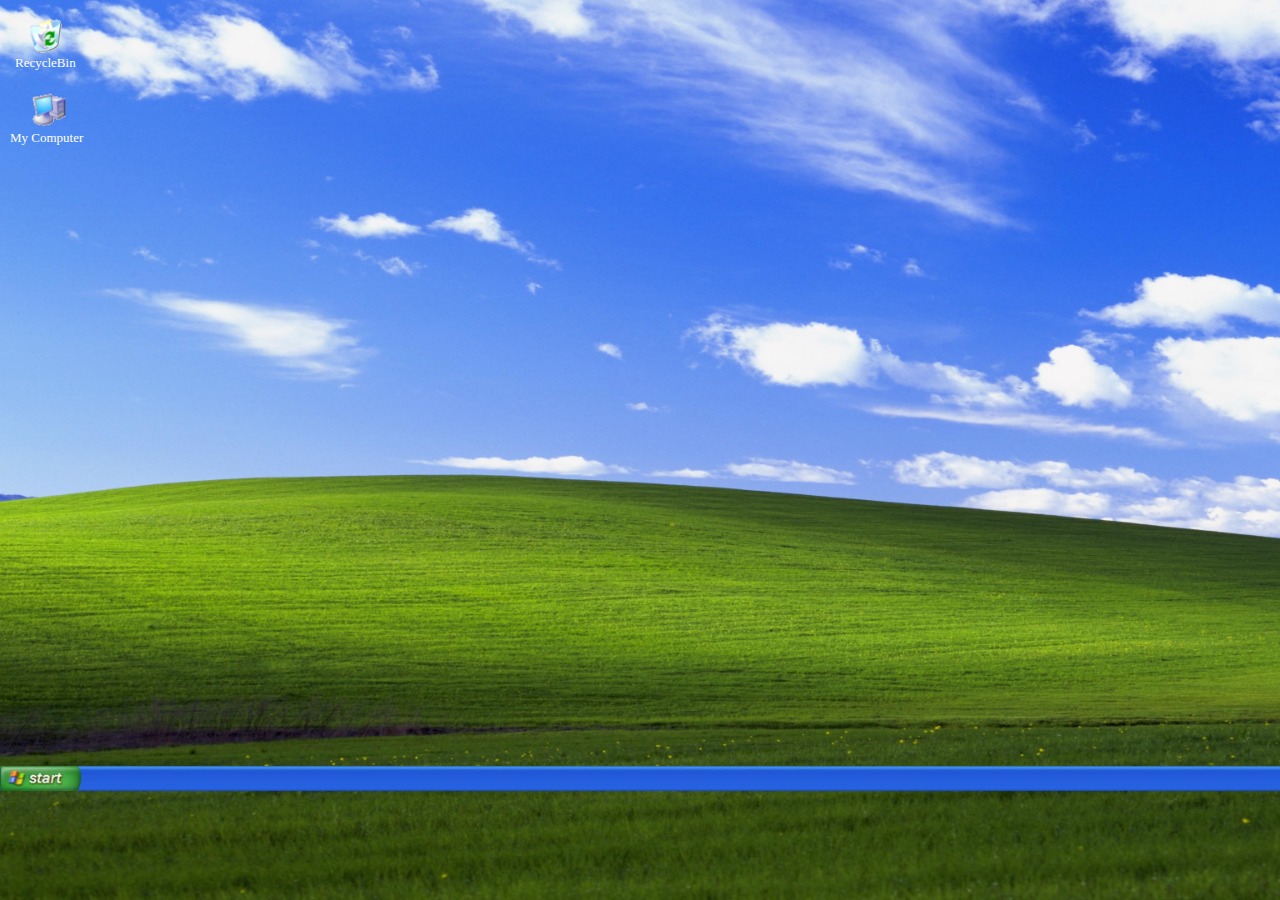
==== commit e226e8f8: "updated" ====
--- a/index.html
+++ b/index.html
@@ -1,192 +1,37 @@
-<!DOCTYPE HTML>
-<html>
-	<head>
-		<title>鳳翎旅遊</title>
-		<meta charset="utf-8" />
-		<meta name="viewport" content="width=device-width, initial-scale=1" />
-		<link rel="stylesheet" href="assets/css/main.css" />
-		<link href="_____/stylesheet.css" rel="stylesheet" type="text/css">
-		<script type="text/javascript">
-function MM_popupMsg(msg) { //v1.0
-  alert(msg);
-}
-        </script>
-	</head>
-	<body>
-		<!-- Header -->
-			<header id="header" class="alt">
-				<div class="logo">鳳翎旅遊<br>
-				</div>
-				<a href="CNindex.html" class="button">簡體中文</a>
+<!DOCTYPE html>
+<html lang="en">
+
+<head>
+    <meta charset="UTF-8">
+    <meta http-equiv="X-UA-Compatible" content="IE=edge">
+    <meta name="viewport" content="width=device-width, initial-scale=1.0">
+    <link rel="stylesheet" type="text/css" href="styles.css">
+    <title>WinXp</title>
+
+</head>
+
+<body>
+    <div class="bg">
+    </div>
 
 
-				<a href="#menu" class="toggle"><span>Menu</span></a>
-			</header>
+    <div class="RecycleBin">
+        &nbsp;
+        <img id="RecycleBinIMG" src="img/RecycleBin.png" alt="RecycleBin" width="65">
+        <div class="center-RecycleBin">RecycleBin</div>
+    </div>
 
-		<!-- Nav -->
-			<nav id="menu">
-				<ul class="links">
-					<li><a href="index.html">主頁</a></li>
-					<li><a href="travel.html">旅遊介紹</a></li>
-					<li><a href="check.html">查詢訂購</a></li>
-					<li><a href="aboutus.html">關於我們</a></li>
-				</ul>
-			</nav>
+    &nbsp;
 
-		<!-- nnernner -->
+    <div class="MyPC">
+        &nbsp;
+        <img id="MyPC" src="img/MyPC.png" alt="My Computer" width="65">
+        <div class="center-Mypc">My Computer</div>
+    </div>
 
-		
-			<section id="banner" data-video="images/banner">
-				<p align="left"></p>
-				<div class="inner">
-					<h1>東方之珠</h1>
-					<p><a>香港，即大家耳熟能詳的「亞洲國際都會」，擁有不少世界頂級的旅遊景點。鳳翎旅行社特別精心安排了數個行程，讓大家能夠沉醉於迷人東方之珠之中。</a></p>
-					<a href="#one" class="button special scrolly">感受香港</a>
-				</div>
-			</section>
+    <p id=time>00:00</p>
 
-		<!-- One -->
-			<section id="one" class="wrapper style2">
-				<div class="inner">
-						<div class="box">
-							<div class="image fit">
-								<img src="images/pic01.jpg" alt="" />
-							</div>
-							<div class="content">
-								<header class="align-center">
-									<h2>意想不到的香港</h2> <!-- <h2>字體大小 <em>強調標題 -->
-								</header>
-								<hr>
-								<p align="center"><h3>遊香港，有千百萬種玩法！無論您喜歡哪一種，在這個匯聚中西古今、精采多姿的「亞洲國際都會」，都一定能看個夠本、玩個痛快！</h3></p>
-								  
-								<p align="center"><h3>香港經過數百年來的高度發展，可是到處充滿著異國文化及很有味道的老街區，也是許多美食的匯集之處。</h3></p>
-							</div>
-						</div>
-				</div>
-			</section>
+    <script src="script.js"></script>
+</body>
 
-		<!-- Two -->
-		<section id="two" class="wrapper style3">
-				<div class="inner">
-					<div id="flexgrid">
-						<div>
-							<header>
-							  <h2>旅遊介紹<br>
-						      </h2>
-							</header>
-							<p><h3>享受鳳翎旅行社精心設計的行程<br></h3>
-						  </p>
-							<ul class="actions">
-							  <li><a href="travel.html" class="button alt big">更多</a></li>
-						  </ul>
-					  </div>
-						<div>
-							<header>
-							  <h2>查詢訂購</h2>
-							</header>
-						  <h3><p>立即參加鳳翎旅行團</p></h3>
-							<ul class="actions">
-							  <li><a href="check.html" class="button alt big">查詢</a></li>
-						  </ul>
-					  </div>
-						<div>
-							<header>
-							  <h2>關於我們<br>
-						      </h2>
-							</header>
-						  <h3><p>了解我們的背景</p></h3>
-							<ul class="actions">
-							  <li><a href="aboutus.html" class="button alt big">查看</a></li>
-						  </ul>
-					  </div>
-					</div>
-				</div>
-			</section>
-		<!-- Video -->
-		<section id="video" class="wrapper style2">
-			<p align="center"><strong><font size="+3">推廣影片</font></strong></p>
-				<p align="center"><video id="movie" preload controls loop poster="poster.png" width="70%" height="70%">
-					  <source src="images/final.mp4" type="video/mp4" />
-                      <source src="images/final.Ogg" type="video/ogg" />
-					  您的瀏覽器不支援影片播放格式。
-					</video></p>
-			</section>
-
-
-		<!-- Four -->
-			<section id="four" class="wrapper style3">
-				<div class="inner">
-
-					<header class="align-center">
-					  <h2>更多精彩內容等待發掘</h2>
-					  <p>深入體會香港生活文化，您可以踏上百年古蹟之旅，感受這個都會古今中西薈萃的魅力；觀賞賽馬活動，體驗獨特的道地文化；暢遊著名的維多利亞港或寧靜小島，享受自然風情。無論在白天或晚上，都會發現香港不一樣的美。</p>
-					</header>
-
-				</div>
-			</section>
-
-		<!-- Footer -->
-			<footer id="footer" class="wrapper">
-				<div class="inner">
-					<section>
-						<div class="box">
-							<div class="content">
-							  <h2 class="align-center">問題查詢</h2>
-							  <hr />
-								<form action="#" method="post" onSubmit="MM_popupMsg('查詢已發送')">
-									<div class="field half first">
-										<label for="name">稱呼</label>
-										<input name="name" id="name" type="text" placeholder="在此輸入稱呼" required>
-									</div>
-									<div class="field half">
-										<label for="email">電郵</label>
-										<input name="email" id="email" type="email" placeholder="在此輸入電郵" required>
-									</div>
-									<div class="field">
-										<label for="dept">問題類別</label>
-										<div class="select-wrapper">
-											<select name="dept" id="dept">
-												<option value="">類別</option>
-												<option value="1">訂票預約</option>
-												<option value="1">登入問題</option>
-												<option value="1">旅遊消息</option>
-												<option value="1">其他</option>
-											</select>
-										</div>
-									</div>
-									<div class="field">
-										<label for="message">內容</label>
-										<textarea name="message" id="message" rows="6" placeholder="在此輸入內容" required></textarea>
-									</div>
-									<ul class="actions align-center">
-										<li><input value="發送" class="button special" type="submit"></li>
-										<li><input type="reset" class="button big" value="重置"></li>
-									</ul>
-								</form>
-							</div>
-						</div>
-						<div><center><ul class="icons">
-												<li><a href="#" class="icon fa-twitter"><span class="label">Twitter</span></a></li>
-												<li><a href="#" class="icon fa-facebook"><span class="label">Facebook</span></a></li>
-												<li><a href="#" class="icon fa-instagram"><span class="label">Instagram</span></a></li>
-												<li><a href="#" class="icon fa-github"><span class="label">Github</span></a></li>
-												<li><a href="#" class="icon fa-dribbble"><span class="label">Dribbble</span></a></li>
-												<li><a href="#" class="icon fa-tumblr"><span class="label">Tumblr</span></a></li>
-											</ul></center></div>
-					</section>
-					<div class="copyright">
-						&copy; 鳳翎旅遊: <a href="index.html">FungLing Travel</a>
-					</div>
-				</div>
-			</footer>
-
-		<!-- Scripts -->
-			<script src="assets/js/jquery.min.js"></script>
-			<script src="assets/js/jquery.scrolly.min.js"></script>
-			<script src="assets/js/jquery.scrollex.min.js"></script>
-			<script src="assets/js/skel.min.js"></script>
-			<script src="assets/js/util.js"></script>
-			<script src="assets/js/main.js"></script>
-
-	</body>
 </html>--- a/styles.css
+++ b/styles.css
@@ -0,0 +1,36 @@
+body {
+    background-image: url('img/WinXpWallpaper.jpg');
+    background-size: cover;
+    background-attachment: fixed;
+    background-repeat: no-repeat;
+}
+
+.center-Mypc {
+    position: absolute;
+    font-family: Tahoma;
+    font-size: 13px;
+    top: 130px;
+    left: 10px;
+    color: White;
+    -webkit-font-smoothing: none;
+
+}
+
+.center-RecycleBin {
+    position: absolute;
+    font-family: Tahoma;
+    font-size: 13px;
+    top: 55px;
+    left: 15px;
+    color: White;
+    -webkit-font-smoothing: none;
+}
+
+#time {
+    position: absolute;
+    font-family: Tahoma;
+    color: White;
+    font-size: 13px;
+    top: 726px;
+    left: 1490px;
+}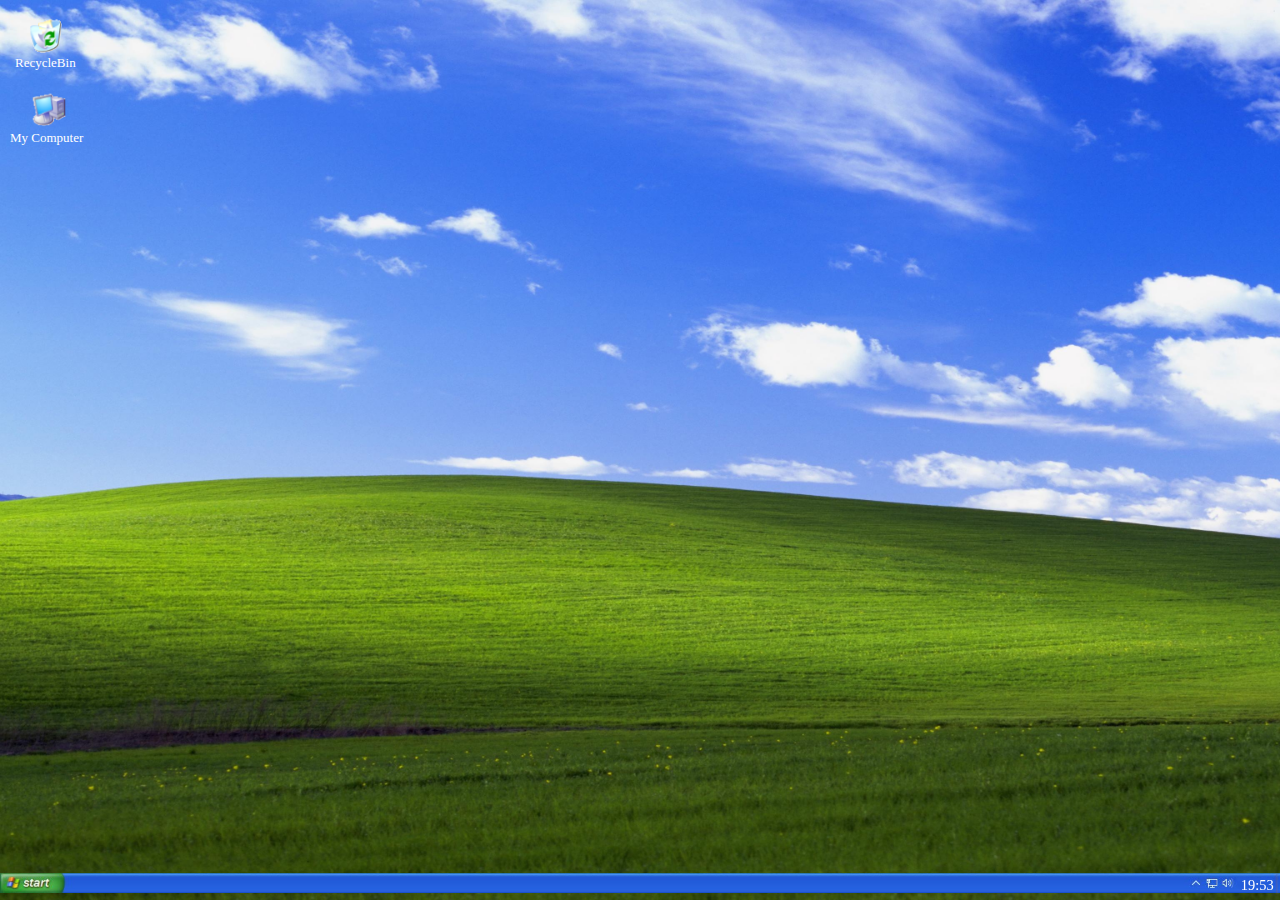
==== commit b7f54fff: "updated" ====
--- a/index.html
+++ b/index.html
@@ -29,7 +29,11 @@
         <div class="center-Mypc">My Computer</div>
     </div>
 
-    <p id=time>00:00</p>
+    <div class="MenuBar">
+        <img id="Menubar" src="img/windowsBarWithoutTime.jpg" alt="Menu Bar" width="100%">
+        <div id="time">00:00</div>
+    </div>
+
 
     <script src="script.js"></script>
 </body>
--- a/styles.css
+++ b/styles.css
@@ -26,11 +26,24 @@
     -webkit-font-smoothing: none;
 }
 
+.MenuBar {
+    position: fixed;
+    overflow: hidden;
+    bottom: 0;
+    left: 0;
+    width: 100%;
+    height: 3%;
+}
+
+
 #time {
+    font-family: Tahoma;
     position: absolute;
-    font-family: Tahoma;
+    width: 100%;
+    height: 85%;
+    text-align: right;
+    bottom: 0;
+    right: 0.5%;
+    font-size: 0.9em;
     color: White;
-    font-size: 13px;
-    top: 726px;
-    left: 1490px;
 }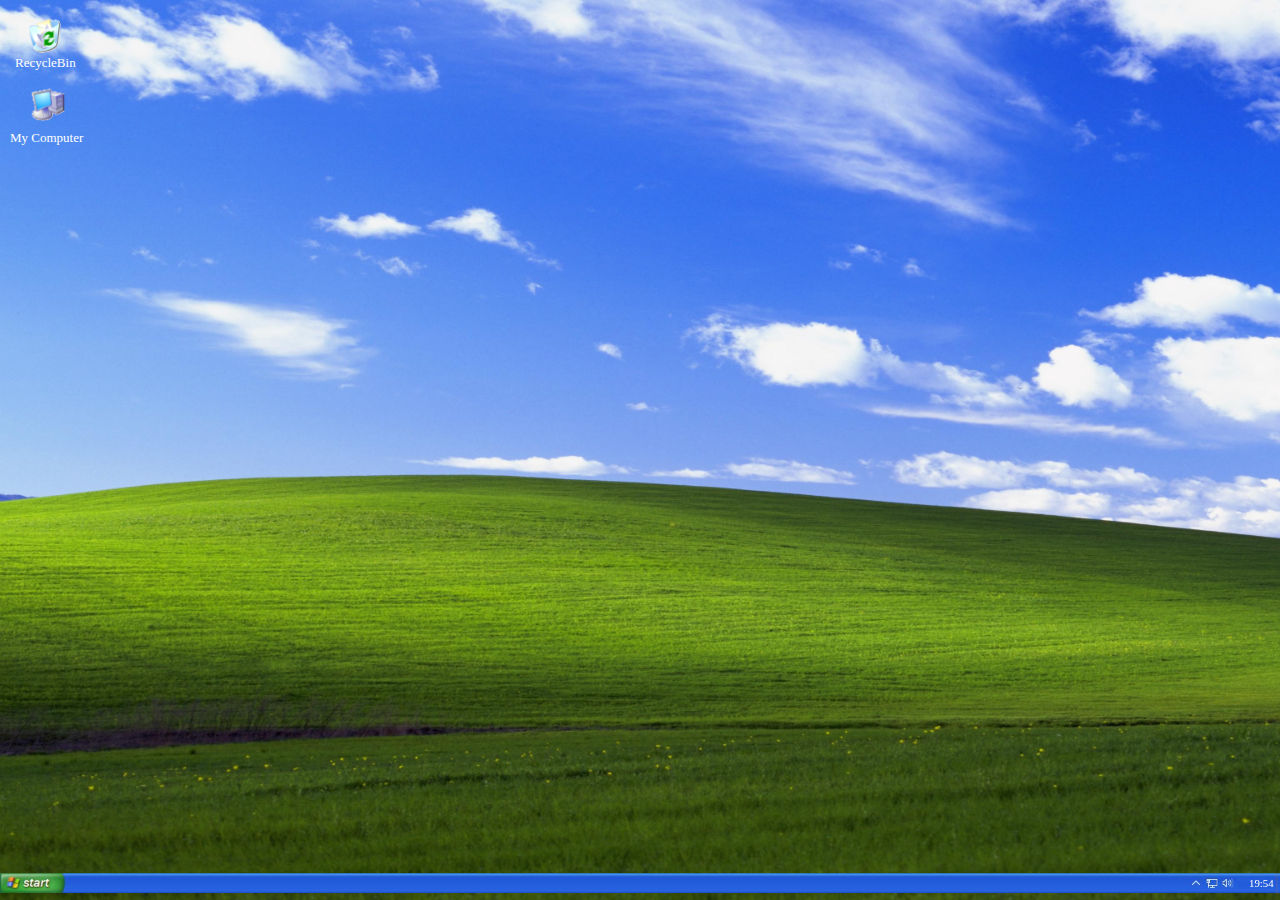
==== commit 02597719: "update" ====
--- a/index.html
+++ b/index.html
@@ -6,6 +6,7 @@
     <meta http-equiv="X-UA-Compatible" content="IE=edge">
     <meta name="viewport" content="width=device-width, initial-scale=1.0">
     <link rel="stylesheet" type="text/css" href="styles.css">
+    <link rel="stylesheet" type="text/css" href="XP.css">
     <title>WinXp</title>
 
 </head>
@@ -29,12 +30,162 @@
         <div class="center-Mypc">My Computer</div>
     </div>
 
+    &nbsp;
+    &nbsp;
+    &nbsp;
+    &nbsp;
+
+    <div class="center" id="MyPC_tabs" hidden>
+        <div class="window">
+            <div class="title-bar">
+                <div class="title-bar-text">About Me</div>
+                <div class="title-bar-controls">
+                    <button aria-label="Minimize"></button>
+                    <button aria-label="Maximize"></button>
+                    <button aria-label="Close" id="MyPC_tabs_close"></button>
+                </div>
+            </div>
+            <div class="window-body">
+                <menu role="tablist">
+                    <button id="first_button" aria-selected="true" aria-controls="who">Who?</button>
+                    <button id="second_button" aria-selected="false" aria-controls="second">Education</button>
+                    <button id="third_button" aria-selected="false" aria-controls="food">Skills</button>
+                </menu>
+                <article role="tabpanel" id="first_content">
+                    <br>
+                    <p style="font-size: 14px;">&nbsp;Hello,I am Sam. <br>&nbsp;I am a Computer Science student.</p>
+                    <br><br>
+                    <img id="icon" src="img/icon.jpg" width="40%" height="28%">
+                    <fieldset>
+                        <legend>EXPERIENCE</legend>
+                        <div class="field-row">
+                            <input checked type="checkbox">
+                            <label>2019/11 - 2021/9<br></label>
+                            <div>
+                                <ul>
+                                    <li>C & M A SUN KEI PRIMARY SCHOOL</li>
+                                    <li>Teaching Assistant(Part-Time)</li>
+                                    <li>Provide support as assigned by teacher</li>
+                                    <li>DreamStarter Project</li>
+                                </ul>
+                            </div>
+                        </div>
+                        <div class="field-row">
+                            <input checked type="checkbox">
+                            <label>2022/4 - Current</label>
+                            <div>
+                                <ul>
+                                    <li>New City Education</li>
+                                    <li>Stem Tutor(Part-Time)</li>
+                                    <li>Delivering personalized instruction to each student</li>
+                                    <li>Developing teaching materials</li>
+                                    <li>Mainly responsible for Python, C++, Java, </li>
+                                    <li>Roblox(LUA), Minecraft(MakeCode),Scratch...</li>
+                                </ul>
+                            </div>
+                        </div>
+                        <div class="field-row">
+                            <input type="checkbox" id="check">
+                            <label for="check">Feel free to click this checkbox :D</label>
+                        </div>
+                    </fieldset>
+                    <section class="field-row">
+                        Credit: XP.css / MIT License
+                    </section>
+                </article>
+
+                <article role="tabpanel" id="second_content" hidden="true">
+                    <ul class="tree-view">
+                        <li>Education Level</li><BR>
+                        <li>
+                            2019/09
+                            <ul>
+                                <li>GRADUATE, BUDDHIST WONG FUNG LING COLLEGE</li>
+                            </ul>
+                        </li>
+                        <li>
+                            2020/09 - CURRENT
+                            <details open>
+                                <summary>ASSOCIATE IN INFORMATION TECHNOLOGY, HKCC</summary>
+                                <ul>
+                                    <li>
+                                        <details>
+                                            <summary>Details</summary>
+                                            <ul>
+                                                <li>SEHH2041 Applied Computing - A</li>
+                                                <li>SEHH1069 Calculus and Linear Algebra - A</li>
+                                                <li>SEHH2042 Computer Programming - A-</li>
+                                                <li>SEHH2240 Database Systems - A-</li>
+                                                <li>SEHH1071 Computational Tools for Statistics - A</li>
+                                                <li>SEHH2241 Discrete Structure - A</li>
+                                                <li>SEHH2264 Computer Organisation - A-</li>
+                                                <li>SEHH2271 Intro to Human-Computer Interactions Method - A-
+                                                </li>
+                                            </ul>
+                                            <details>
+                                                <summary>Attended extra CSAO activities</summary>
+                                                <ul>
+                                                    <li>5G, Artificial Intelligence (AI) and Internet of Things (IoT)
+                                                    </li>
+                                                    <li>How to Protect Yourself in Cyber World (Cyber Security)</li>
+                                                </ul>
+                                            </details>
+                                        </details>
+                                    </li>
+                                </ul>
+                            </details>
+                        </li>
+                    </ul>
+                </article>
+
+                <article role="tabpanel" id="third_content" hidden="true">
+                    <fieldset>
+                        <div id="left-point" align="center">
+                            <table style="width:100%">
+                                <tbody>
+                                    <tr>
+                                        <td>
+                                            <ul>
+                                                <li>Python</li>
+                                                <li>C++</li>
+                                                <li>JAVA</li>
+                                                <li>HTML</li>
+                                                <li>CSS</li>
+                                                <li>JavaScript</li>
+                                                <li>SQL</li>
+                                            </ul>
+                                        </td>
+                                        <td>
+                                            <ul>
+                                                <li>Microsoft Office</li>
+                                                <li>Teamwork</li>
+                                                <li>Communications</li>
+                                                <li>Presentation</li>
+                                                <li>Responsible</li>
+                                                <li>Open-Minded</li>
+                                                <li>First-Aid(HKRC)</li>
+                                            </ul>
+                                        </td>
+                                    </tr>
+                                </tbody>
+                            </table>
+                        </div>
+
+                    </fieldset>
+                </article>
+                <section class="field-row" style="justify-content: flex-end">
+                    <button id="MyPC_tabs_ok">OK</button>
+                    <button id="MyPC_tabs_cancel">Cancel</button>
+                </section>
+            </div>
+        </div>
+
+    </div>
     <div class="MenuBar">
         <img id="Menubar" src="img/windowsBarWithoutTime.jpg" alt="Menu Bar" width="100%">
         <div id="time">00:00</div>
     </div>
 
-
     <script src="script.js"></script>
 </body>
 
--- a/styles.css
+++ b/styles.css
@@ -46,4 +46,28 @@
     right: 0.5%;
     font-size: 0.9em;
     color: White;
+}
+
+.center {
+    position: absolute;
+    margin: auto;
+    width: 32%;
+    padding: 10px;
+    left: 35%;
+}
+
+#icon {
+    position: absolute;
+    top: 1%;
+    right: 4%;
+    border-top-left-radius: 8px;
+    border-top-right-radius: 8px;
+    border-bottom-left-radius: 8px;
+    border-bottom-right-radius: 8px;
+
+}
+
+table,
+td {
+    border: 1px solid #333;
 }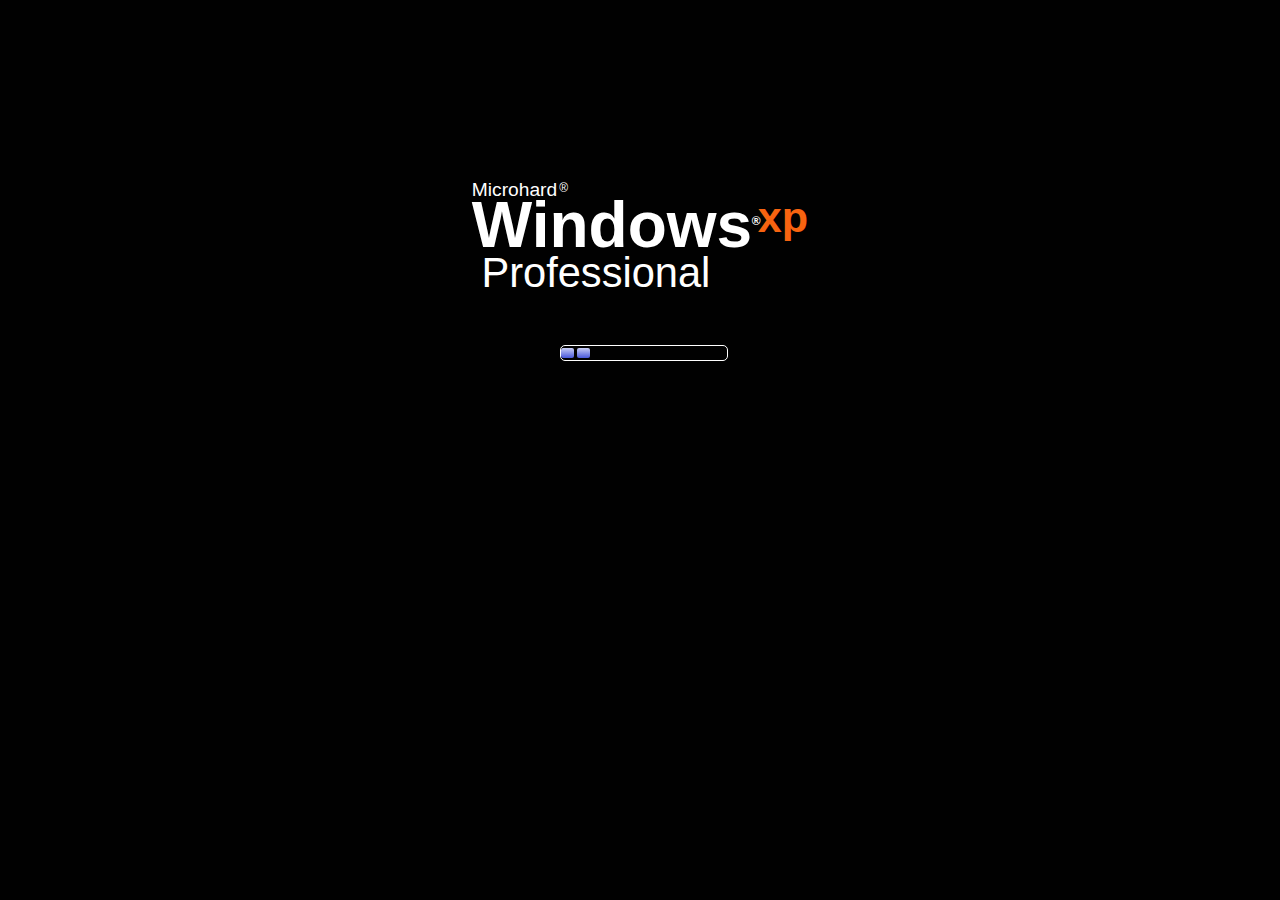
==== commit bb5b3894: "update" ====
--- a/index.html
+++ b/index.html
@@ -5,188 +5,62 @@
     <meta charset="UTF-8">
     <meta http-equiv="X-UA-Compatible" content="IE=edge">
     <meta name="viewport" content="width=device-width, initial-scale=1.0">
-    <link rel="stylesheet" type="text/css" href="styles.css">
-    <link rel="stylesheet" type="text/css" href="XP.css">
-    <title>WinXp</title>
-
+    <title>WinXP Loading</title>
+    <link rel="stylesheet" href="loading.css">
+    <link rel="stylesheet" href="XP.css">
 </head>
 
 <body>
-    <div class="bg">
+    <div class="center">
+        <div class="container">
+            <div class="logo">
+                <div class="text">
+                    <span class="micro">
+                        microhard
+                        <span class="uc">&reg;</span>
+                    </span>
+                    <span class="windows">
+                        windows
+                        <span class="xp">
+                            <span class="uc">&reg;</span>
+                            xp
+                        </span>
+                    </span>
+                    <span class="pro">
+                        professional
+                    </span>
+                </div>
+                <div class="loader">
+                    <span></span>
+                </div>
+            </div>
+        </div>
     </div>
 
+    <audio controls autoplay hidden>
+        <source src="img/start.mp3" type="audio/mpeg">
+        Your browser does not support the audio element.
+    </audio>
 
-    <div class="RecycleBin">
-        &nbsp;
-        <img id="RecycleBinIMG" src="img/RecycleBin.png" alt="RecycleBin" width="65">
-        <div class="center-RecycleBin">RecycleBin</div>
-    </div>
-
-    &nbsp;
-
-    <div class="MyPC">
-        &nbsp;
-        <img id="MyPC" src="img/MyPC.png" alt="My Computer" width="65">
-        <div class="center-Mypc">My Computer</div>
-    </div>
-
-    &nbsp;
-    &nbsp;
-    &nbsp;
-    &nbsp;
-
-    <div class="center" id="MyPC_tabs" hidden>
-        <div class="window">
+    <div id="enter" class="enter" hidden="true">
+        <div class="window" style="width: 300px">
             <div class="title-bar">
-                <div class="title-bar-text">About Me</div>
+                <div class="title-bar-text">C:\WINDOWS\system32\cmd.exe</div>
                 <div class="title-bar-controls">
                     <button aria-label="Minimize"></button>
                     <button aria-label="Maximize"></button>
-                    <button aria-label="Close" id="MyPC_tabs_close"></button>
+                    <button aria-label="Close"></button>
                 </div>
             </div>
             <div class="window-body">
-                <menu role="tablist">
-                    <button id="first_button" aria-selected="true" aria-controls="who">Who?</button>
-                    <button id="second_button" aria-selected="false" aria-controls="second">Education</button>
-                    <button id="third_button" aria-selected="false" aria-controls="food">Skills</button>
-                </menu>
-                <article role="tabpanel" id="first_content">
-                    <br>
-                    <p style="font-size: 14px;">&nbsp;Hello,I am Sam. <br>&nbsp;I am a Computer Science student.</p>
-                    <br><br>
-                    <img id="icon" src="img/icon.jpg" width="40%" height="28%">
-                    <fieldset>
-                        <legend>EXPERIENCE</legend>
-                        <div class="field-row">
-                            <input checked type="checkbox">
-                            <label>2019/11 - 2021/9<br></label>
-                            <div>
-                                <ul>
-                                    <li>C & M A SUN KEI PRIMARY SCHOOL</li>
-                                    <li>Teaching Assistant(Part-Time)</li>
-                                    <li>Provide support as assigned by teacher</li>
-                                    <li>DreamStarter Project</li>
-                                </ul>
-                            </div>
-                        </div>
-                        <div class="field-row">
-                            <input checked type="checkbox">
-                            <label>2022/4 - Current</label>
-                            <div>
-                                <ul>
-                                    <li>New City Education</li>
-                                    <li>Stem Tutor(Part-Time)</li>
-                                    <li>Delivering personalized instruction to each student</li>
-                                    <li>Developing teaching materials</li>
-                                    <li>Mainly responsible for Python, C++, Java, </li>
-                                    <li>Roblox(LUA), Minecraft(MakeCode),Scratch...</li>
-                                </ul>
-                            </div>
-                        </div>
-                        <div class="field-row">
-                            <input type="checkbox" id="check">
-                            <label for="check">Feel free to click this checkbox :D</label>
-                        </div>
-                    </fieldset>
-                    <section class="field-row">
-                        Credit: XP.css / MIT License
-                    </section>
-                </article>
-
-                <article role="tabpanel" id="second_content" hidden="true">
-                    <ul class="tree-view">
-                        <li>Education Level</li><BR>
-                        <li>
-                            2019/09
-                            <ul>
-                                <li>GRADUATE, BUDDHIST WONG FUNG LING COLLEGE</li>
-                            </ul>
-                        </li>
-                        <li>
-                            2020/09 - CURRENT
-                            <details open>
-                                <summary>ASSOCIATE IN INFORMATION TECHNOLOGY, HKCC</summary>
-                                <ul>
-                                    <li>
-                                        <details>
-                                            <summary>Details</summary>
-                                            <ul>
-                                                <li>SEHH2041 Applied Computing - A</li>
-                                                <li>SEHH1069 Calculus and Linear Algebra - A</li>
-                                                <li>SEHH2042 Computer Programming - A-</li>
-                                                <li>SEHH2240 Database Systems - A-</li>
-                                                <li>SEHH1071 Computational Tools for Statistics - A</li>
-                                                <li>SEHH2241 Discrete Structure - A</li>
-                                                <li>SEHH2264 Computer Organisation - A-</li>
-                                                <li>SEHH2271 Intro to Human-Computer Interactions Method - A-
-                                                </li>
-                                            </ul>
-                                            <details>
-                                                <summary>Attended extra CSAO activities</summary>
-                                                <ul>
-                                                    <li>5G, Artificial Intelligence (AI) and Internet of Things (IoT)
-                                                    </li>
-                                                    <li>How to Protect Yourself in Cyber World (Cyber Security)</li>
-                                                </ul>
-                                            </details>
-                                        </details>
-                                    </li>
-                                </ul>
-                            </details>
-                        </li>
-                    </ul>
-                </article>
-
-                <article role="tabpanel" id="third_content" hidden="true">
-                    <fieldset>
-                        <div id="left-point" align="center">
-                            <table style="width:100%">
-                                <tbody>
-                                    <tr>
-                                        <td>
-                                            <ul>
-                                                <li>Python</li>
-                                                <li>C++</li>
-                                                <li>JAVA</li>
-                                                <li>HTML</li>
-                                                <li>CSS</li>
-                                                <li>JavaScript</li>
-                                                <li>SQL</li>
-                                            </ul>
-                                        </td>
-                                        <td>
-                                            <ul>
-                                                <li>Microsoft Office</li>
-                                                <li>Teamwork</li>
-                                                <li>Communications</li>
-                                                <li>Presentation</li>
-                                                <li>Responsible</li>
-                                                <li>Open-Minded</li>
-                                                <li>First-Aid(HKRC)</li>
-                                            </ul>
-                                        </td>
-                                    </tr>
-                                </tbody>
-                            </table>
-                        </div>
-
-                    </fieldset>
-                </article>
-                <section class="field-row" style="justify-content: flex-end">
-                    <button id="MyPC_tabs_ok">OK</button>
-                    <button id="MyPC_tabs_cancel">Cancel</button>
-                </section>
+                <p>Click OK to enter desktop.</p>
+                <br>
+                <a href="desktop.html"><button>OK</button></a>
             </div>
         </div>
-
-    </div>
-    <div class="MenuBar">
-        <img id="Menubar" src="img/windowsBarWithoutTime.jpg" alt="Menu Bar" width="100%">
-        <div id="time">00:00</div>
     </div>
 
-    <script src="script.js"></script>
+    <script src="loading.js"></script>
 </body>
 
 </html>--- a/loading.css
+++ b/loading.css
@@ -0,0 +1,149 @@
+* {
+    margin: 0;
+    padding: 0;
+    box-sizing: border-box;
+}
+
+body {
+    display: flex;
+    justify-content: center;
+    align-items: center;
+    min-width: 100vh;
+    font-family: sans-serif;
+    background-color: #010101;
+}
+
+.container {
+    position: relative;
+    margin: auto;
+}
+
+.logo {
+    display: inline-flex;
+    flex-direction: column;
+    color: #fff;
+}
+
+.logo .text {
+    display: inline-flex;
+    flex-direction: column;
+}
+
+.logo .text .micro {
+    position: relative;
+    font-size: 1.2rem;
+    display: inline-block;
+    text-transform: capitalize;
+}
+
+.logo .text .micro .uc {
+    position: absolute;
+    top: 2px;
+    margin-left: 2px;
+    font-size: 0.75rem;
+}
+
+.logo .text .windows {
+    position: relative;
+    font-size: 4rem;
+    font-weight: 600;
+    padding-right: 3.5rem;
+    line-height: 0.75;
+    text-transform: capitalize;
+}
+
+.logo .text .windows .xp {
+    position: absolute;
+    top: 0;
+    right: 0;
+    padding-left: 0.5rem;
+    font-size: 2.7rem;
+    color: #f76310;
+    text-transform: lowercase;
+}
+
+.logo .text .windows .xp .uc {
+    position: absolute;
+    top: 0;
+    bottom: 0;
+    left: 2px;
+    margin: auto;
+    line-height: 3.4;
+    font-size: 0.75rem;
+    color: #fff;
+}
+
+.logo .text .pro {
+    text-indent: 0.6rem;
+    font-size: 2.6rem;
+    text-transform: capitalize;
+}
+
+.logo .loader {
+    position: relative;
+    left: 5.5rem;
+    width: 10.5rem;
+    height: 1rem;
+    margin-top: 3rem;
+    border: 1px solid;
+    border-radius: 5px;
+    overflow: hidden;
+}
+
+.logo .loader span {
+    position: absolute;
+    top: 0;
+    bottom: 0;
+    width: 0.8rem;
+    height: 75%;
+    margin: auto;
+    background: linear-gradient(#c8cdf4, #4958da);
+    border-radius: 2px;
+    animation: anim 2.5s linear infinite;
+}
+
+.logo .loader span::before,
+.logo .loader span::after {
+    content: '';
+    position: absolute;
+    top: 0;
+    bottom: 0;
+    width: 0.8rem;
+    height: 100%;
+    margin: auto;
+    background: inherit;
+    display: inline-block;
+    border-radius: inherit;
+}
+
+.logo .loader span::before {
+    left: -1rem;
+}
+
+.logo .loader span::after {
+    right: -1rem;
+}
+
+@keyframes anim {
+    0% {
+        transform: translateX(-10rem);
+    }
+
+    100% {
+        transform: translateX(12rem);
+    }
+}
+
+.center {
+    margin: 0;
+    position: absolute;
+    top: 30%;
+    transform: translate(0, -50%)
+}
+
+.enter {
+    margin: 0;
+    position: absolute;
+    top: 60%;
+    transform: translate(0, -50%)
+}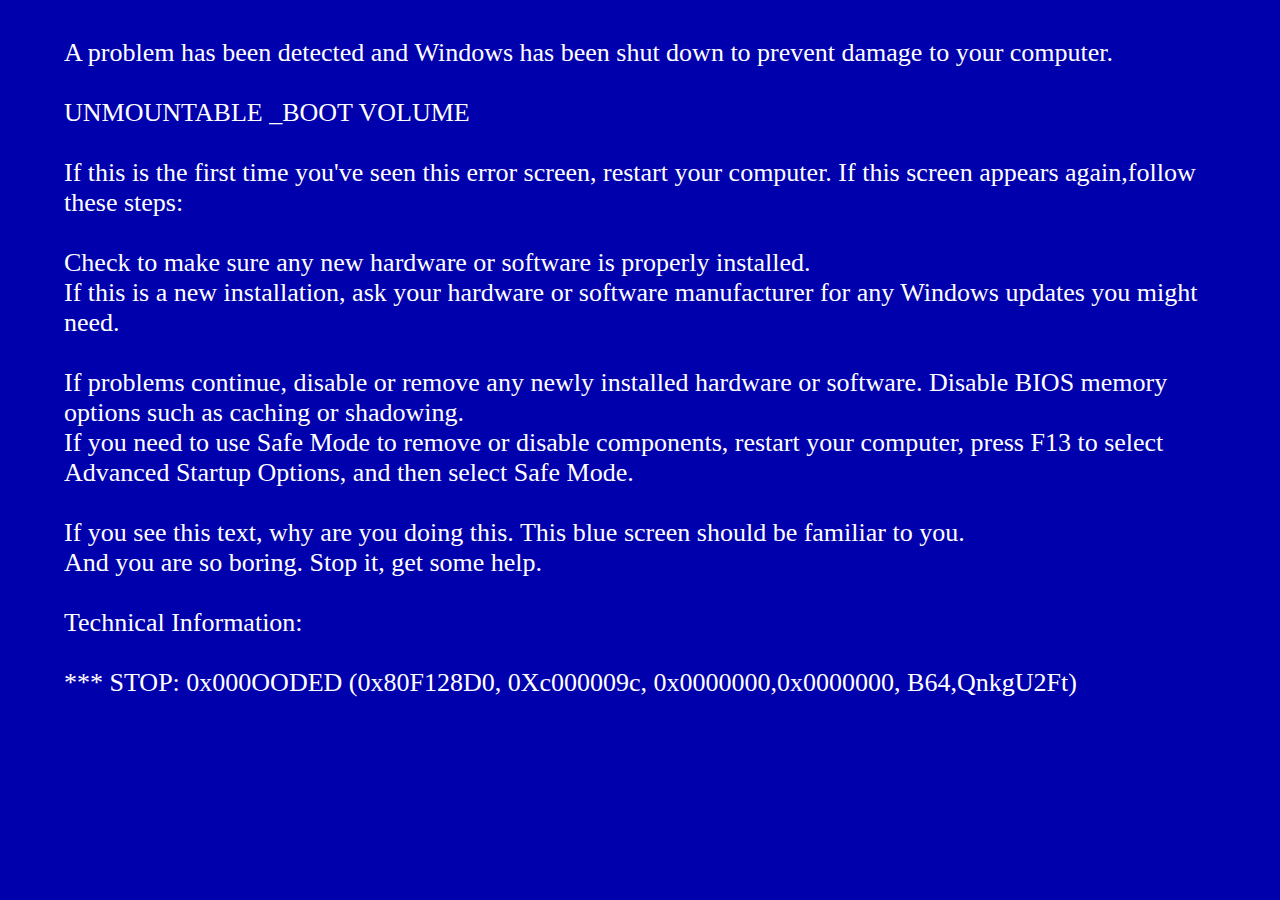
==== commit 250cbb2b: "update" ====
--- a/index.html
+++ b/index.html
@@ -8,9 +8,42 @@
     <title>WinXP Loading</title>
     <link rel="stylesheet" href="loading.css">
     <link rel="stylesheet" href="XP.css">
+    <link rel="stylesheet" href="overlay.css">
+
 </head>
 
 <body>
+    <div id="overlay" onclick="off()">
+        <p id="bluetext">A problem has been detected and Windows has been shut down
+            to prevent damage
+            to your computer.<br>
+            <br>
+            UNMOUNTABLE _BOOT VOLUME<br><br>
+            If this is the first time you've seen this error screen,
+            restart your computer. If this screen appears again,follow
+            these steps:<br><br>
+            Check to make sure any new hardware or software is properly installed.<br>
+            If this is a new installation, ask your hardware or software manufacturer
+            for any Windows updates you might need.<br><br>
+            If problems continue, disable or remove any newly installed hardware
+            or software. Disable BIOS memory options such as caching or shadowing.<br>
+            If you need to use Safe Mode to remove or disable components, restart
+            your computer, press F13 to select Advanced Startup Options, and then
+            select Safe Mode.<br><br>
+            If you see this text, why are you doing this. This blue screen should be familiar to you.<br>
+            And you are so boring. Stop it, get some help.<br>
+            <br>
+            Technical Information:<br>
+            <br>
+            *** STOP: 0x000OODED (0x80F128D0, 0Xc000009c, 0x0000000,0x0000000, B64,QnkgU2Ft)<br>
+        </p>
+    </div>
+
+    <audio id="audio" hidden>
+        <source src="img/start.mp3" type="audio/mpeg">
+        Your browser does not support the audio element.
+    </audio>
+
     <div class="center">
         <div class="container">
             <div class="logo">
@@ -37,11 +70,6 @@
         </div>
     </div>
 
-    <audio controls autoplay hidden>
-        <source src="img/start.mp3" type="audio/mpeg">
-        Your browser does not support the audio element.
-    </audio>
-
     <div id="enter" class="enter" hidden="true">
         <div class="window" style="width: 300px">
             <div class="title-bar">
@@ -61,6 +89,7 @@
     </div>
 
     <script src="loading.js"></script>
+    <script src="click.js"></script>
 </body>
 
 </html>--- a/overlay.css
+++ b/overlay.css
@@ -0,0 +1,25 @@
+#overlay {
+    position: fixed;
+    display: "block";
+    width: 100%;
+    height: 100%;
+    top: 0;
+    left: 0;
+    right: 0;
+    bottom: 0;
+    background-color: #0000ac;
+    z-index: 2;
+    cursor: pointer;
+    /* background-image: url("img/xpBlue.png");
+    background-repeat: no-repeat; */
+}
+
+#bluetext {
+    color: #ffffff;
+    font-family: tahoma;
+    font-size: 26px;
+    margin-left: 5%;
+    margin-right: 5%;
+    margin-top: 3%;
+
+}